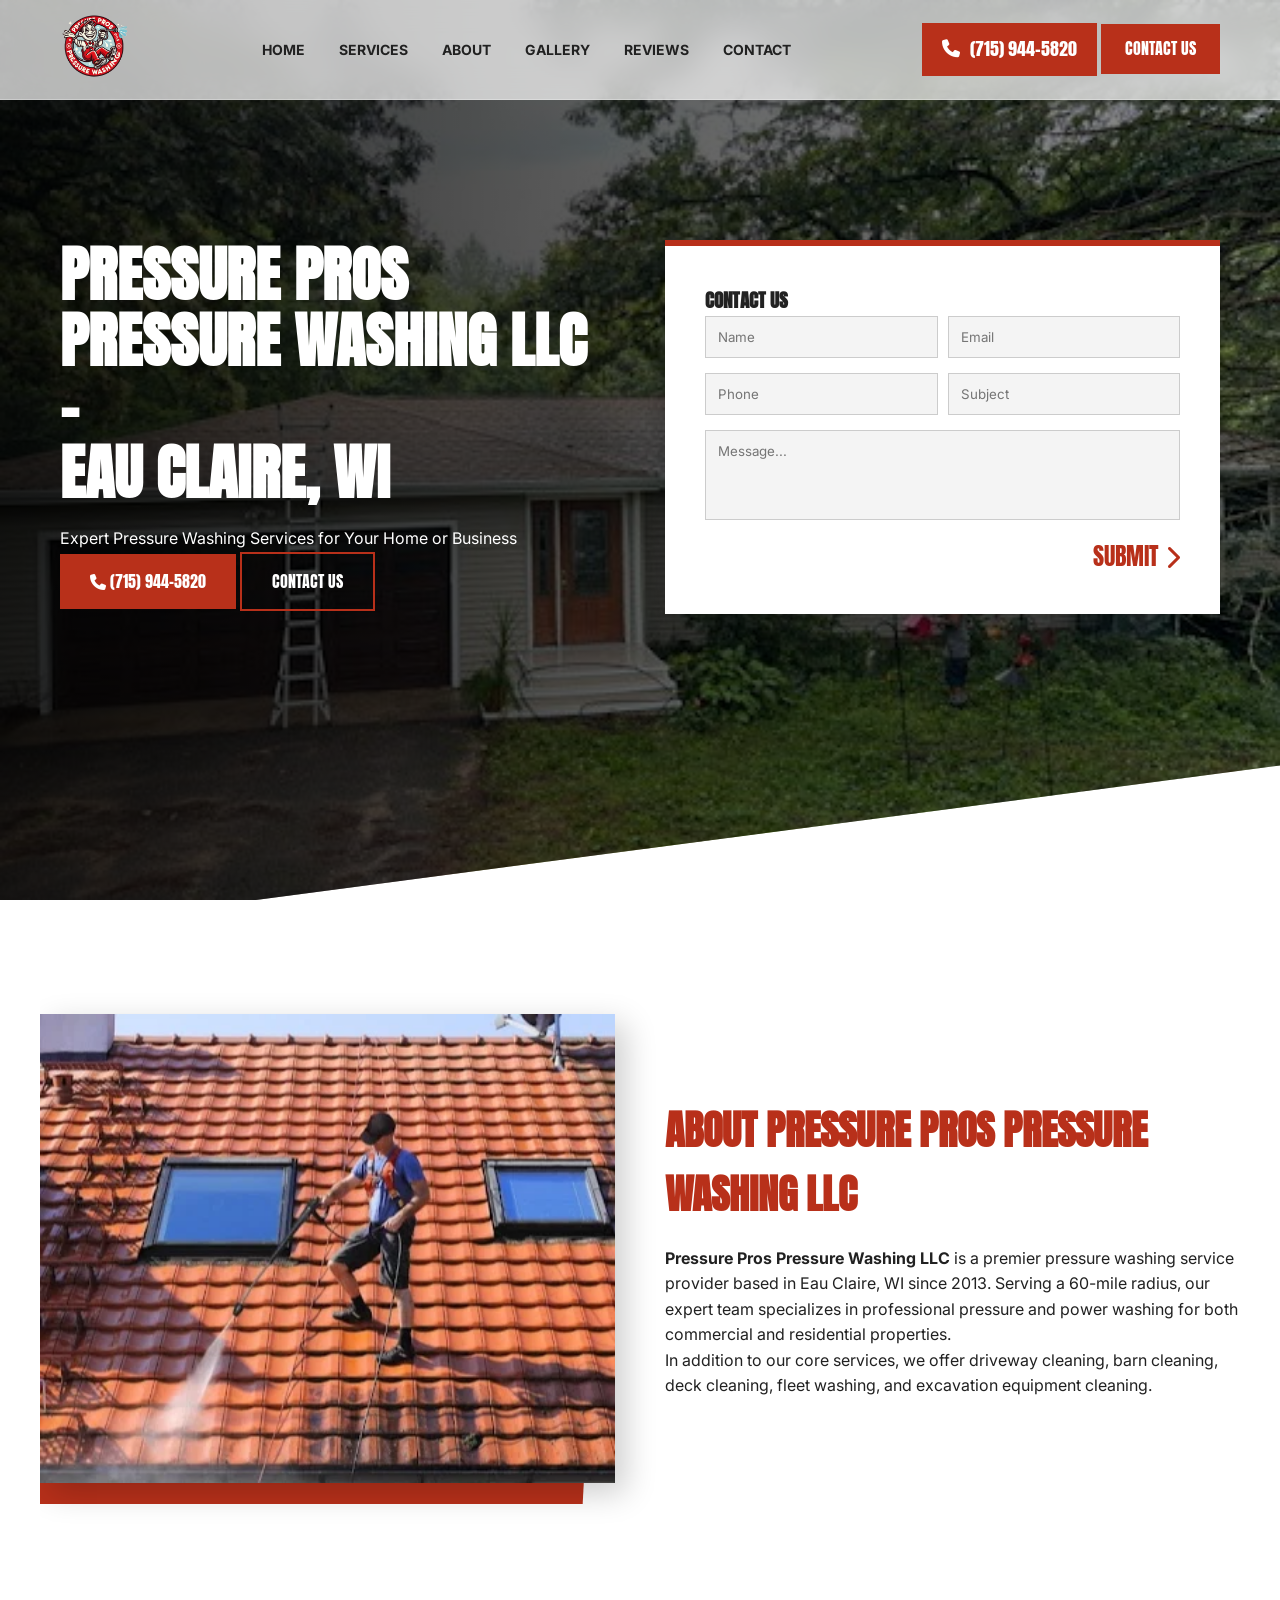
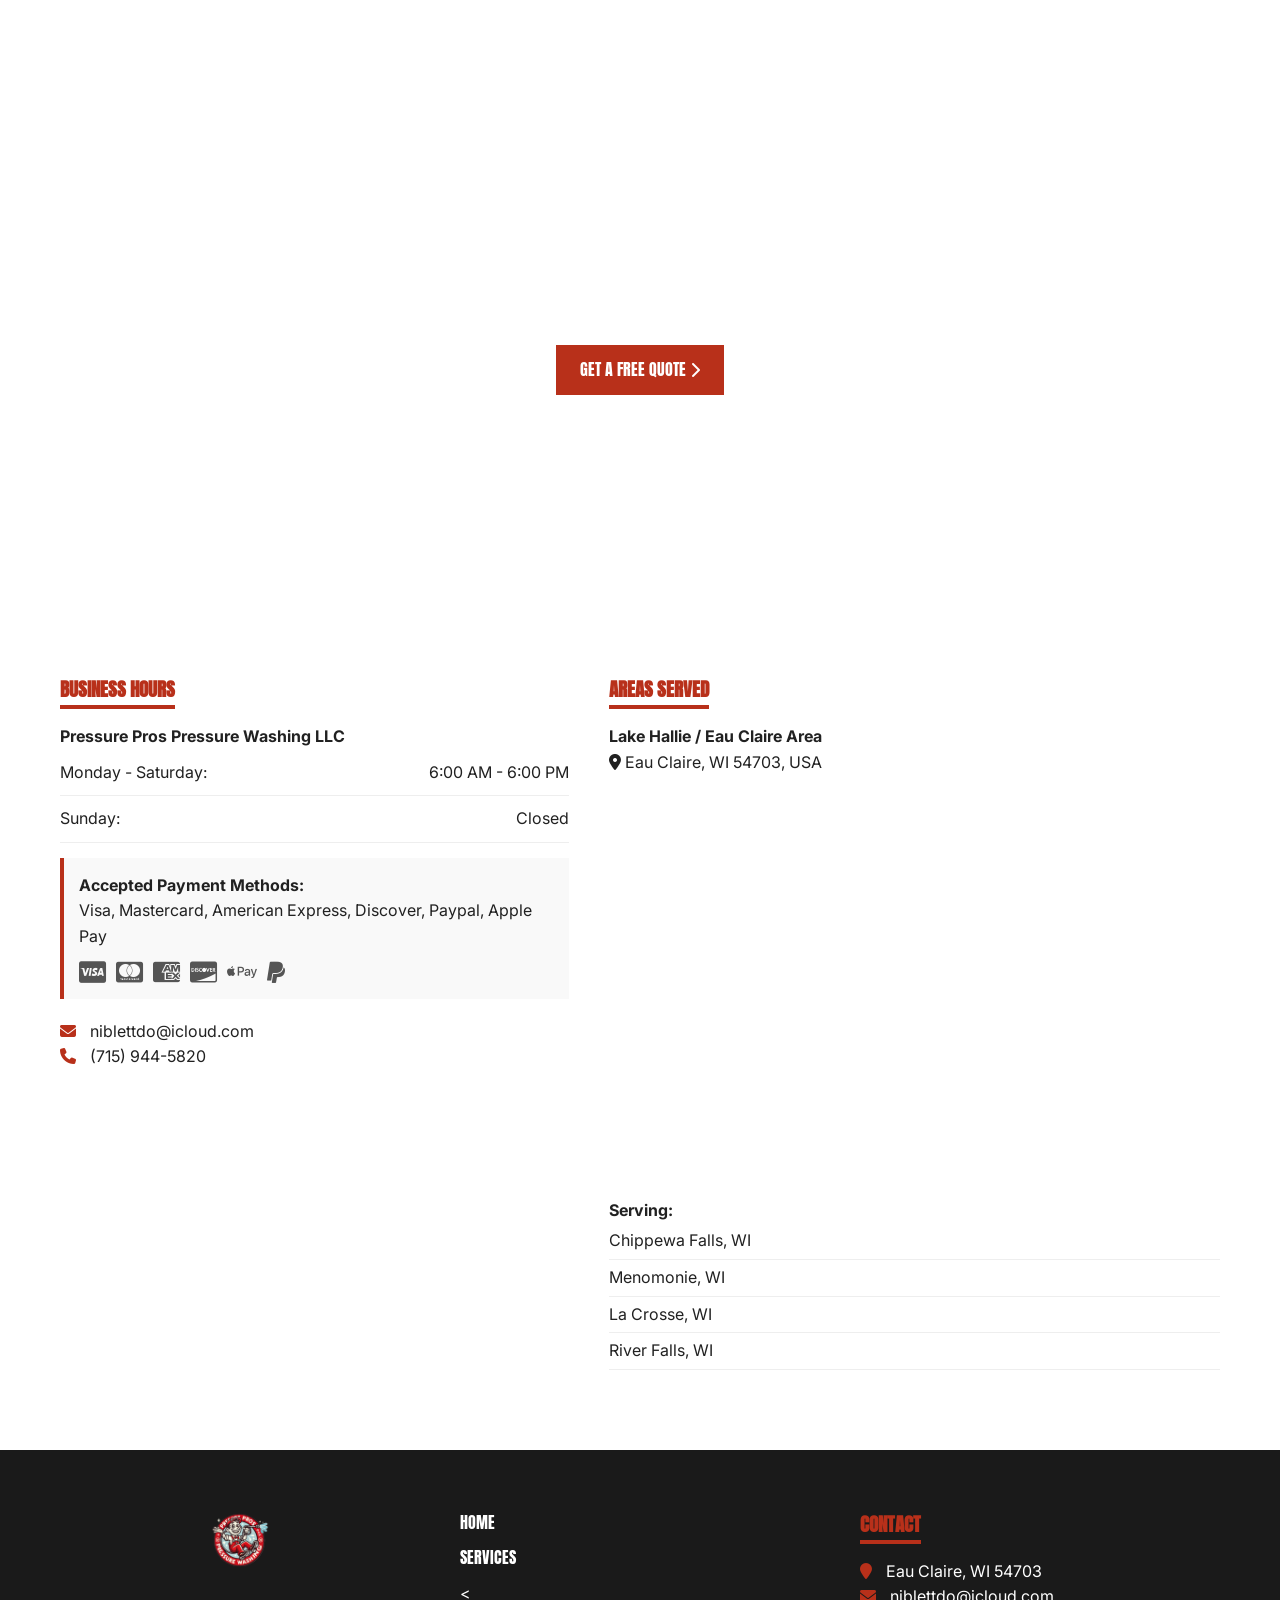
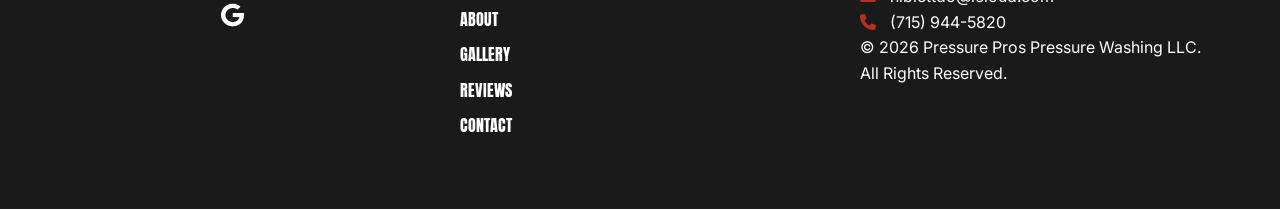
==== index.html @ 708a7632 "Update index.html" ====
<!DOCTYPE html>
<html lang="en">
<head>
    <meta charset="UTF-8">
    <meta name="viewport" content="width=device-width, initial-scale=1.0">
    <title>Pressure Pros Pressure Washing LLC - Eau Claire, WI</title>
    <script async src="https://www.googletagmanager.com/gtag/js?id=G-XXXXXXXXXX"></script>
    <script>
        window.dataLayer = window.dataLayer || [];
        function gtag(){dataLayer.push(arguments);}
        gtag('js', new Date());
        gtag('config', 'G-XXXXXXXXXX');
    </script>
    <link href="https://fonts.googleapis.com/css2?family=Anton&family=Inter:wght@400;700&display=swap" rel="stylesheet">
    <link rel="stylesheet" href="https://cdnjs.cloudflare.com/ajax/libs/font-awesome/6.4.2/css/all.min.css">
    <link rel="stylesheet" href="styles.css">
    <link rel="icon" type="image/webp" href="assets/images/logo.webp">
</head>
<body>
   <header>
    <div class="container nav-container">
        <a href="index.html"><img src="assets/images/logo.webp" alt="Pressure Pros Logo" class="logo"></a>
        
        <button class="mobile-nav-toggle" aria-controls="primary-navigation" aria-expanded="false">
            <i class="fas fa-bars"></i>
        </button>

        <nav id="primary-navigation" class="nav-menu">
            <a href="index.html">HOME</a>
            <a href="services.html">SERVICES</a>
            <a href="about.html">ABOUT</a>
            <a href="gallery.html">GALLERY</a>
            <a href="reviews.html">REVIEWS</a>
            <a href="contact.html">CONTACT</a>
            <a href="tel:7159445820" class="mobile-only-phone"><i class="fas fa-phone"></i> (715) 944-5820</a>
        </nav>

        <div class="header-cta">
            <a href="tel:7159445820" class="phone-link"><i class="fas fa-phone"></i> (715) 944-5820</a>
            <a href="contact.html" class="btn-primary">CONTACT US</a>
        </div>
    </div>
</header>
    <main>
        <section class="hero" id="home">
            <div class="container hero-grid">
                <div class="hero-text">
                    <h1>PRESSURE PROS<br>PRESSURE WASHING LLC -<br>EAU CLAIRE, WI</h1>
                    <p>Expert Pressure Washing Services for Your Home or Business</p>
                    <div class="hero-btns">
                        <a href="tel:7159445820" class="btn-secondary"><i class="fas fa-phone"></i> (715) 944-5820</a>
                        <a href="contact.html" class="btn-outline">CONTACT US</a>
                    </div>
                </div>
                <div class="hero-form-box">
                    <h3>CONTACT US</h3>
                    <form id="contact-form" action="https://formspree.io/f/xnjwqjve" method="POST">
                        <div class="form-row">
                            <input type="text" name="name" placeholder="Name" required>
                            <input type="email" name="email" placeholder="Email" required>
                        </div>
                        <div class="form-row">
                            <input type="tel" name="phone" placeholder="Phone">
                            <input type="text" name="subject" placeholder="Subject">
                        </div>
                        <textarea name="message" placeholder="Message..." rows="4" required style="resize: none;"></textarea>
                        
                        <input type="hidden" name="_subject" value="New Lead: Pressure Pros LLC Website">
                        
                        <button type="submit">SUBMIT <i class="fas fa-chevron-right"></i></button>
                    </form>
                </div>
            </div>
        </section>
        <section class="about container" id="about">
            <div class="about-image">
                <img src="assets/images/about-roof.jpg" alt="Roof Pressure Washing">
            </div>
            <div class="about-content">
                <h2>About Pressure Pros Pressure Washing LLC</h2>
                <p><strong>Pressure Pros Pressure Washing LLC</strong> is a premier pressure washing service provider based in Eau Claire, WI since 2013. Serving a 60-mile radius, our expert team specializes in professional pressure and power washing for both commercial and residential properties.</p>
                <p>In addition to our core services, we offer driveway cleaning, barn cleaning, deck cleaning, fleet washing, and excavation equipment cleaning.</p>
            </div>
        </section>
        <section class="barn-cta">
            <div class="container text-center">
                <h2>Ready to make your property shine?</h2>
                <p>Contact us today for a free estimate and professional service.</p>
                <a href="tel:7159445820" class="btn-primary">GET A FREE QUOTE <i class="fas fa-chevron-right"></i></a>
            </div>
        </section>
        <section class="areas-served">
            <div class="container">
                <div class="areas-grid">
                    <div class="hours-info">
                        <h3>BUSINESS HOURS</h3>
                        <p><strong>Pressure Pros Pressure Washing LLC</strong></p>
                        <ul class="hours-list">
                            <li><span>Monday - Saturday:</span> <span>6:00 AM - 6:00 PM</span></li>
                            <li><span>Sunday:</span> <span>Closed</span></li>
                        </ul>
                        <div class="payment-methods">
                            <p><strong>Accepted Payment Methods:</strong></p>
                            <p>Visa, Mastercard, American Express, Discover, Paypal, Apple Pay</p>
                            <div class="payment-icons">
                                <i class="fab fa-cc-visa"></i>
                                <i class="fab fa-cc-mastercard"></i>
                                <i class="fab fa-cc-amex"></i>
                                <i class="fab fa-cc-discover"></i>
                                <i class="fab fa-apple-pay"></i>
                                <i class="fab fa-paypal"></i>
                            </div>
                        </div>
                        <div class="contact-details" style="margin-top: 20px;">
                            <p><i class="fas fa-envelope"></i> niblettdo@icloud.com</p>
                            <p><i class="fas fa-phone"></i> (715) 944-5820</p>
                        </div>
                    </div>

                    <div class="map-info">
                        <h3>AREAS SERVED</h3>
                        <p><strong>Lake Hallie / Eau Claire Area</strong></p>
                        <p><i class="fas fa-map-marker-alt"></i> Eau Claire, WI 54703, USA</p>
                        <div class="map-container">
                            <iframe 
                                src="https://www.google.com/maps/embed?pb=!1m18!1m12!1m3!1d45143.43542289434!2d-91.48834465!3d44.86909565!2m3!1f0!2f0!3f0!3m2!1i1024!2i768!4f13.1!3m3!1m2!1s0x87f8976018c197b1%3A0x11d6bd06b8b07e91!2sLake%20Hallie%2C%20WI!5e0!3m2!1sen!2sus!4v1714488000000!5m2!1sen!2sus" 
                                width="100%" height="400" style="border:0;" allowfullscreen="" loading="lazy">
                            </iframe>
                        </div>
                        <div class="serving-list" style="margin-top: 15px;">
                            <p><strong>Serving:</strong></p>
                            <ul>
                                <li>Chippewa Falls, WI</li>
                                <li>Menomonie, WI</li>
                                <li>La Crosse, WI</li>
                                <li>River Falls, WI</li>
                            </ul>
                        </div>
                    </div>
                </div>
            </div>
        </section>
    </main>
    <footer class="main-footer">
        <div class="container footer-grid">
            <div class="footer-brand text-center">
                <img src="assets/images/logo.webp" alt="Pressure Pros Logo" class="footer-logo">
                <div class="social-icons">
                    <a href="https://www.google.com/maps/place/Pressure+Pros+Pressure+Washing+LLC/@45.0968129,-92.4992429,284363m/data=!3m2!1e3!4b1!4m6!3m5!1s0x29af692a9e83ab23:0x71c2d2884299e2b5!8m2!3d45.09774!4d-91.8399439!16s%2Fg%2F11w9zt2j6s?entry=ttu&g_ep=EgoyMDI2MDQyNy4wIKXMDSoASAFQAw%3D%3D"><i class="fab fa-google"></i></a>
                </div>
            </div>
            <div class="footer-links">
                <a href="#home">HOME</a>
                <a href="services.html">SERVICES</a>
                <<a href="about.html">ABOUT</a>
                <a href="gallery.html">GALLERY</a>
                <a href="reviews.html">REVIEWS</a>
                <a href="contact.html">CONTACT</a>
            </div>
            <div class="footer-contact">
                <h3>CONTACT</h3>
                <p><i class="fas fa-map-marker"></i> Eau Claire, WI 54703</p>
                <p><i class="fas fa-envelope"></i> niblettdo@icloud.com</p>
                <p><i class="fas fa-phone"></i> (715) 944-5820</p>
                <p>© 2026 Pressure Pros Pressure Washing LLC. All Rights Reserved.</p>
            </div>
        </div>
    </footer>
    <script>
  const form = document.getElementById("contact-form");
  const formBox = document.querySelector(".hero-form-box");

  async function handleSubmit(event) {
    event.preventDefault();
    const data = new FormData(event.target);
    
    // Send the data to Formspree
    fetch(event.target.action, {
      method: form.method,
      body: data,
      headers: {
          'Accept': 'application/json'
      }
    }).then(response => {
      if (response.ok) {
        // This is the HTML that replaces the form on success
        formBox.innerHTML = `
            <div class="text-center" style="padding: 40px 0;">
                <i class="fas fa-check-circle" style="font-size: 50px; color: var(--brand-red); margin-bottom: 20px;"></i>
                <h3 style="color: var(--text-dark);">Message Sent!</h3>
                <p style="color: var(--text-dark); margin-top: 10px;">We'll get back to you as soon as we can. Thanks for reaching out!</p>
            </div>
        `;
      } else {
        response.json().then(data => {
          if (Object.hasOwn(data, 'errors')) {
            alert(data["errors"].map(error => error["message"]).join(", "));
          } else {
            alert("Oops! There was a problem submitting your form");
          }
        })
      }
    }).catch(error => {
      alert("Oops! There was a problem connecting to the server");
    });
  }

  form.addEventListener("submit", handleSubmit)

        const navToggle = document.querySelector(".mobile-nav-toggle");
const navMenu = document.querySelector(".nav-menu");

navToggle.addEventListener("click", () => {
    navMenu.classList.toggle("active");
    
    // Toggle the icon between Bars and X
    const icon = navToggle.querySelector("i");
    icon.classList.toggle("fa-bars");
    icon.classList.toggle("fa-times");
});

// Close menu when a link is clicked
document.querySelectorAll(".nav-menu a").forEach(link => {
    link.addEventListener("click", () => {
        navMenu.classList.remove("active");
        navToggle.querySelector("i").classList.replace("fa-times", "fa-bars");
    });
});
</script>
</body>
</html>
---- styles.css ----
/* --- 1. VARIABLES & GLOBALS --- */
:root {
    --brand-red: #b8301a;
    --dark-red: #612d25;
    --text-dark: #212121;
    --white: #ffffff;
}

* { box-sizing: border-box; margin: 0; padding: 0; }
body { font-family: 'Inter', sans-serif; color: var(--text-dark); line-height: 1.6; overflow-x: hidden; }
h1, h2, h3, h4 { font-family: 'Anton', sans-serif; text-transform: uppercase; }
.container { max-width: 1200px; margin: 0 auto; padding: 0 20px; }
.text-center { text-align: center; }

/* --- 2. HEADER --- */
header {
    height: 100px;
    background: rgba(255, 255, 255, 0.7); 
    backdrop-filter: blur(15px);
    -webkit-backdrop-filter: blur(15px); 
    display: flex;
    align-items: center;
    position: fixed; 
    top: 0;
    width: 100%;
    z-index: 1000;
    border-bottom: 1px solid rgba(255, 255, 255, 0.3);
}

.nav-container { display: flex; justify-content: space-between; align-items: center; width: 100%; }
.logo { height: 70px; }
nav a { text-decoration: none; color: var(--text-dark); margin: 0 15px; font-weight: 700; font-size: 14px; text-transform: uppercase; }

.header-cta .phone-link {
    background: var(--brand-red);
    color: var(--white) !important;
    padding: 12px 20px;
    text-decoration: none;
    font-family: 'Anton';
    font-size: 18px;
    display: inline-flex;
    align-items: center;
    gap: 10px;
}

.btn-primary { background: var(--brand-red); color: var(--white); padding: 12px 24px; text-decoration: none; font-family: 'Anton'; display: inline-block; cursor: pointer; }
.btn-secondary { background: var(--brand-red); color: var(--white); padding: 15px 30px; text-decoration: none; font-family: 'Anton'; display: inline-block; }
.btn-outline { border: 2px solid var(--brand-red); color: var(--white); padding: 15px 30px; text-decoration: none; font-family: 'Anton'; display: inline-block; }

/* --- 3. HERO (House Panning) --- */
.hero { position: relative; padding: 240px 0 320px 0; color: #fff; z-index: 10; }
.hero::before {
    content: ""; position: absolute; top: 0; left: 0; width: 100%; height: 100%;
    background: linear-gradient(to right, rgba(0,0,0,0.85), rgba(0,0,0,0.4)), url('assets/images/hero-bg.jpg');
    background-attachment: fixed; /* Panning effect */
    background-size: cover; background-position: center;
    clip-path: polygon(0 0, 100% 0, 100% 82%, 0% 100%);
    z-index: -1;
}

.hero-grid { display: grid; grid-template-columns: 1fr 1fr; gap: 50px; align-items: center; }
.hero-text h1 { font-size: 60px; line-height: 1.1; margin-bottom: 20px; }
.hero-form-box { background: var(--white); padding: 40px; border-top: 6px solid var(--brand-red); color: var(--text-dark); box-shadow: 0 10px 30px rgba(0,0,0,0.3); }
.form-row { display: flex; gap: 10px; margin-bottom: 15px; }
input, textarea { width: 100%; padding: 12px; background: #f4f4f4; border: 1px solid #ccc; font-family: 'Inter'; }
.hero-form-box button { background: none; border: none; font-family: 'Anton'; font-size: 24px; color: var(--brand-red); cursor: pointer; float: right; margin-top: 10px; }

/* --- 4. ABOUT --- */
.about { position: relative; margin-top: -120px; padding: 200px 0 160px 0; background: #fff; clip-path: polygon(0 8%, 100% 0, 100% 92%, 0% 100%); z-index: 5; display: flex; gap: 50px; align-items: center; }
.about-image { flex: 1; position: relative; z-index: 1; }
.about-image::before { content: ""; position: absolute; top: 20px; left: -20px; width: 100%; height: 100%; background: var(--brand-red); z-index: -1; transform: skew(-3deg); }
.about-image img { width: 100%; display: block; box-shadow: 10px 10px 30px rgba(0,0,0,0.2); }
.about-content { flex: 1; }
.about-content h2 { color: var(--brand-red); font-size: 40px; margin-bottom: 20px; }

/* --- 5. BARN CTA (Barn Panning) --- */
.barn-cta { position: relative; margin-top: -40px; padding: 220px 0; color: white; z-index: 4; }
.barn-cta::before {
    content: ""; position: absolute; top: 0; left: 0; width: 100%; height: 100%;
    background: linear-gradient(rgba(0,0,0,0.7), rgba(0,0,0,0.7)), url('assets/images/barn-bg.jpg');
    background-attachment: fixed; /* Panning effect */
    background-size: cover; background-position: center;
    clip-path: polygon(0 10%, 100% 0, 100% 100%, 0 100%);
    z-index: -1;
}
.barn-cta h2 { font-size: 48px; margin-bottom: 20px; }

/* --- 6. AREAS SERVED (Side-by-Side) --- */
.areas-served { position: relative; margin-top: -60px; padding: 120px 0 80px 0; background: #fff; z-index: 3; }
.areas-grid { display: grid; grid-template-columns: 1fr 1.2fr; gap: 40px; align-items: start; }
.hours-info h3, .map-info h3 { color: var(--brand-red); border-bottom: 4px solid var(--brand-red); display: inline-block; margin-bottom: 15px; }
.hours-list li { display: flex; justify-content: space-between; padding: 10px 0; border-bottom: 1px solid #eee; }
.payment-methods { background: #f9f9f9; padding: 15px; border-left: 4px solid var(--brand-red); margin-top: 15px; }
.payment-icons { font-size: 24px; margin-top: 10px; display: flex; gap: 10px; color: #555; }
.serving-list ul { list-style: none; }
.serving-list li { padding: 5px 0; border-bottom: 1px solid #eee; }
.contact-details i { color: var(--brand-red); margin-right: 10px; }

/* --- 7. FOOTER --- */
.main-footer { background: #1a1a1a; color: #fff; padding: 60px 0; z-index: 2; position: relative; }
.footer-grid { display: grid; grid-template-columns: 1fr 1fr 1fr; gap: 40px; }
.footer-logo { height: 60px; margin-bottom: 20px; }
.social-icons a { color: #fff; font-size: 24px; margin-right: 15px; }
.footer-links a { display: block; color: #fff; text-decoration: none; font-family: 'Anton'; margin-bottom: 10px; transition: color 0.3s; }
.footer-links a:hover { color: var(--brand-red) !important; }
.footer-contact h3 { color: var(--brand-red); margin-bottom: 15px; border-bottom: 4px solid var(--brand-red); display: inline-block; }
.footer-contact i { color: var(--brand-red); margin-right: 10px; }

/* Page Header Template Fix */
.page-header {
    padding: 180px 0 200px 0; /* More room above the header */
    text-align: center;
}

.page-header h1 {
    font-size: 64px;
    margin-bottom: 20px;
}

/* Services Page Specifics */
.services-hero {
    padding: 160px 0 180px 0;
}

/* Services Hero - Using image_e3713c.jpg */
.services-hero::before {
    background: linear-gradient(to right, rgba(0,0,0,0.85), rgba(0,0,0,0.4)), url('assets/images/services-hero-bg.jpg');
    background-attachment: fixed;
    background-size: cover;
    background-position: center;
    clip-path: polygon(0 0, 100% 0, 100% 82%, 0% 100%);
    z-index: -1;
}


@media (max-width: 960px) {
    .service-card.centered-card { grid-column: auto; margin-left: 0; }
}

.services-main {
    padding: 80px 0;
}

.services-grid {
    display: grid;
    grid-template-columns: repeat(3, 1fr);
    gap: 30px;
}

.service-card {
    background: #f9f9f9;
    padding: 40px;
    width: calc(33.333% - 20px); /* 3 per row on desktop */
    min-width: 300px;
    transition: all 0.3s ease;
    text-align: center;
    border-bottom: 5px solid #eee;
}

.services-flex-container {
    display: flex;
    flex-wrap: wrap;
    justify-content: center; /* This automatically centers leftover cards */
    gap: 30px;
    padding: 80px 0;
}

.service-card:hover {
    background: var(--white);
    border-bottom: 5px solid var(--brand-red);
    box-shadow: 0 10px 30px rgba(0,0,0,0.1);
    transform: translateY(-5px);
}

.service-card i {
    font-size: 40px;
    color: var(--brand-red);
    margin-bottom: 20px;
}

.service-card h3 {
    margin-bottom: 15px;
    font-size: 20px;
    color: var(--text-dark);
}

.service-card p {
    font-size: 14px;
    color: #666;
}

/* Why Choose Us Responsive Fix */
@media (max-width: 960px) {
    .why-choose {
        flex-direction: column !important;
    }
}

/* Mobile Horizontal Scroll Hack */
@media (max-width: 768px) {
    .services-grid {
        display: flex;
        overflow-x: auto; /* Side-scrolling menu on mobile */
        scroll-snap-type: x mandatory;
        padding-bottom: 20px;
        gap: 15px;
    }
    
    .service-card {
        min-width: 85%; /* Shows most of one card and a peak of the next */
        scroll-snap-align: center;
    }
}

@media (max-width: 960px) {
    .service-card {
        width: calc(50% - 15px); /* 2 per row on tablets */
    }
}

@media (max-width: 650px) {
    .service-card {
        width: 100%; /* Full width on mobile */
    }
}

/* Mobile Horizontal Scroll Hack */
@media (max-width: 768px) {
    .services-grid {
        display: flex;
        overflow-x: auto; /* Side-scrolling menu on mobile */
        scroll-snap-type: x mandatory;
        padding-bottom: 20px;
        gap: 15px;
    }
    
    .service-card {
        min-width: 85%; /* Shows most of one card and a peak of the next */
        scroll-snap-align: center;
    }
}

@media (max-width: 960px) {
    .areas-grid, .hero-grid, .footer-grid { grid-template-columns: 1fr; }
    nav, .header-cta { display: none; }
}

/* Gallery Hero - Standardized Panning */
.gallery-hero::before {
    background: linear-gradient(to right, rgba(0,0,0,0.85), rgba(0,0,0,0.4)), url('assets/images/services-hero-bg.jpg');
    background-attachment: fixed;
    background-size: cover;
    background-position: center;
    clip-path: polygon(0 0, 100% 0, 100% 82%, 0% 100%);
    z-index: -1;
}

/* Gallery Grid Styling */
.gallery-grid {
    display: grid;
    grid-template-columns: repeat(3, 1fr);
    gap: 15px;
}

.gallery-item {
    overflow: hidden;
    height: 350px; /* Uniform height for a clean look */
    border-bottom: 4px solid #eee;
    transition: transform 0.3s ease;
}

.gallery-item:hover {
    transform: scale(1.02);
    border-bottom: 4px solid var(--brand-red);
}

.gallery-item img {
    width: 100%;
    height: 100%;
    object-fit: cover; /* Ensures images fill the square without stretching */
}

@media (max-width: 960px) {
    .gallery-grid { grid-template-columns: repeat(2, 1fr); }
}

@media (max-width: 600px) {
    .gallery-grid { grid-template-columns: 1fr; }
}

/* Reviews Hero - Panning Background */
.reviews-hero::before {
    background: linear-gradient(to right, rgba(0,0,0,0.85), rgba(0,0,0,0.4)), url('assets/images/services-hero-bg.jpg');
    background-attachment: fixed;
    background-size: cover;
    background-position: center;
    clip-path: polygon(0 0, 100% 0, 100% 82%, 0% 100%);
    z-index: -1;
}

/* Reviews Grid */
.reviews-section { padding: 100px 0; }
.reviews-grid { 
    display: flex; 
    flex-wrap: wrap; 
    gap: 30px; 
    justify-content: center; 
}

.review-card {
    background: #f9f9f9;
    padding: 30px;
    width: calc(33.333% - 20px);
    min-width: 300px;
    border-bottom: 5px solid #eee;
    position: relative;
    display: flex;
    flex-direction: column;
}

.stars { color: #f1c40f; margin-bottom: 15px; font-size: 14px; }
.review-card h3 { font-size: 20px; margin-bottom: 10px; color: var(--text-dark); }
.review-card p { font-size: 14px; color: #555; flex-grow: 1; line-height: 1.5; }

.review-date { 
    display: block; 
    margin-top: 20px; 
    font-size: 12px; 
    color: #999; 
    font-weight: bold; 
}

/* Read More Button */
.read-more {
    background: none;
    border: none;
    color: var(--brand-red);
    font-family: 'Inter', sans-serif;
    font-weight: 700;
    cursor: pointer;
    padding: 10px 0;
    text-align: left;
    font-size: 14px;
}

.read-more:hover { text-decoration: underline; }

@media (max-width: 960px) {
    .review-card { width: calc(50% - 15px); }
}
@media (max-width: 650px) {
    .review-card { width: 100%; }
}

/* --- MOBILE HEADER LOGIC --- */

/* Hide mobile-only elements on desktop */
.mobile-nav-toggle, .mobile-only-phone { display: none; }

@media (max-width: 960px) {
    header { height: 80px; }
    .logo { height: 50px; }

    /* Show the Hamburger Button */
    .mobile-nav-toggle {
        display: block;
        background: none;
        border: none;
        font-size: 28px;
        color: var(--brand-red);
        cursor: pointer;
        z-index: 2000;
    }

    /* Hide the desktop nav and CTA */
    nav, .header-cta { display: none; }

    /* The Slide-Out Mobile Menu */
    .nav-menu.active {
        display: flex;
        flex-direction: column;
        position: fixed;
        top: 0; right: 0;
        width: 280px;
        height: 100vh;
        background: var(--white);
        padding: 100px 40px;
        box-shadow: -10px 0 30px rgba(0,0,0,0.1);
        z-index: 1500;
    }

    .nav-menu.active a {
        font-size: 20px;
        margin: 15px 0;
        border-bottom: 1px solid #eee;
        padding-bottom: 10px;
    }

    .mobile-only-phone {
        display: block !important;
        color: var(--brand-red) !important;
        font-family: 'Anton', sans-serif;
        margin-top: 20px !important;
    }
}
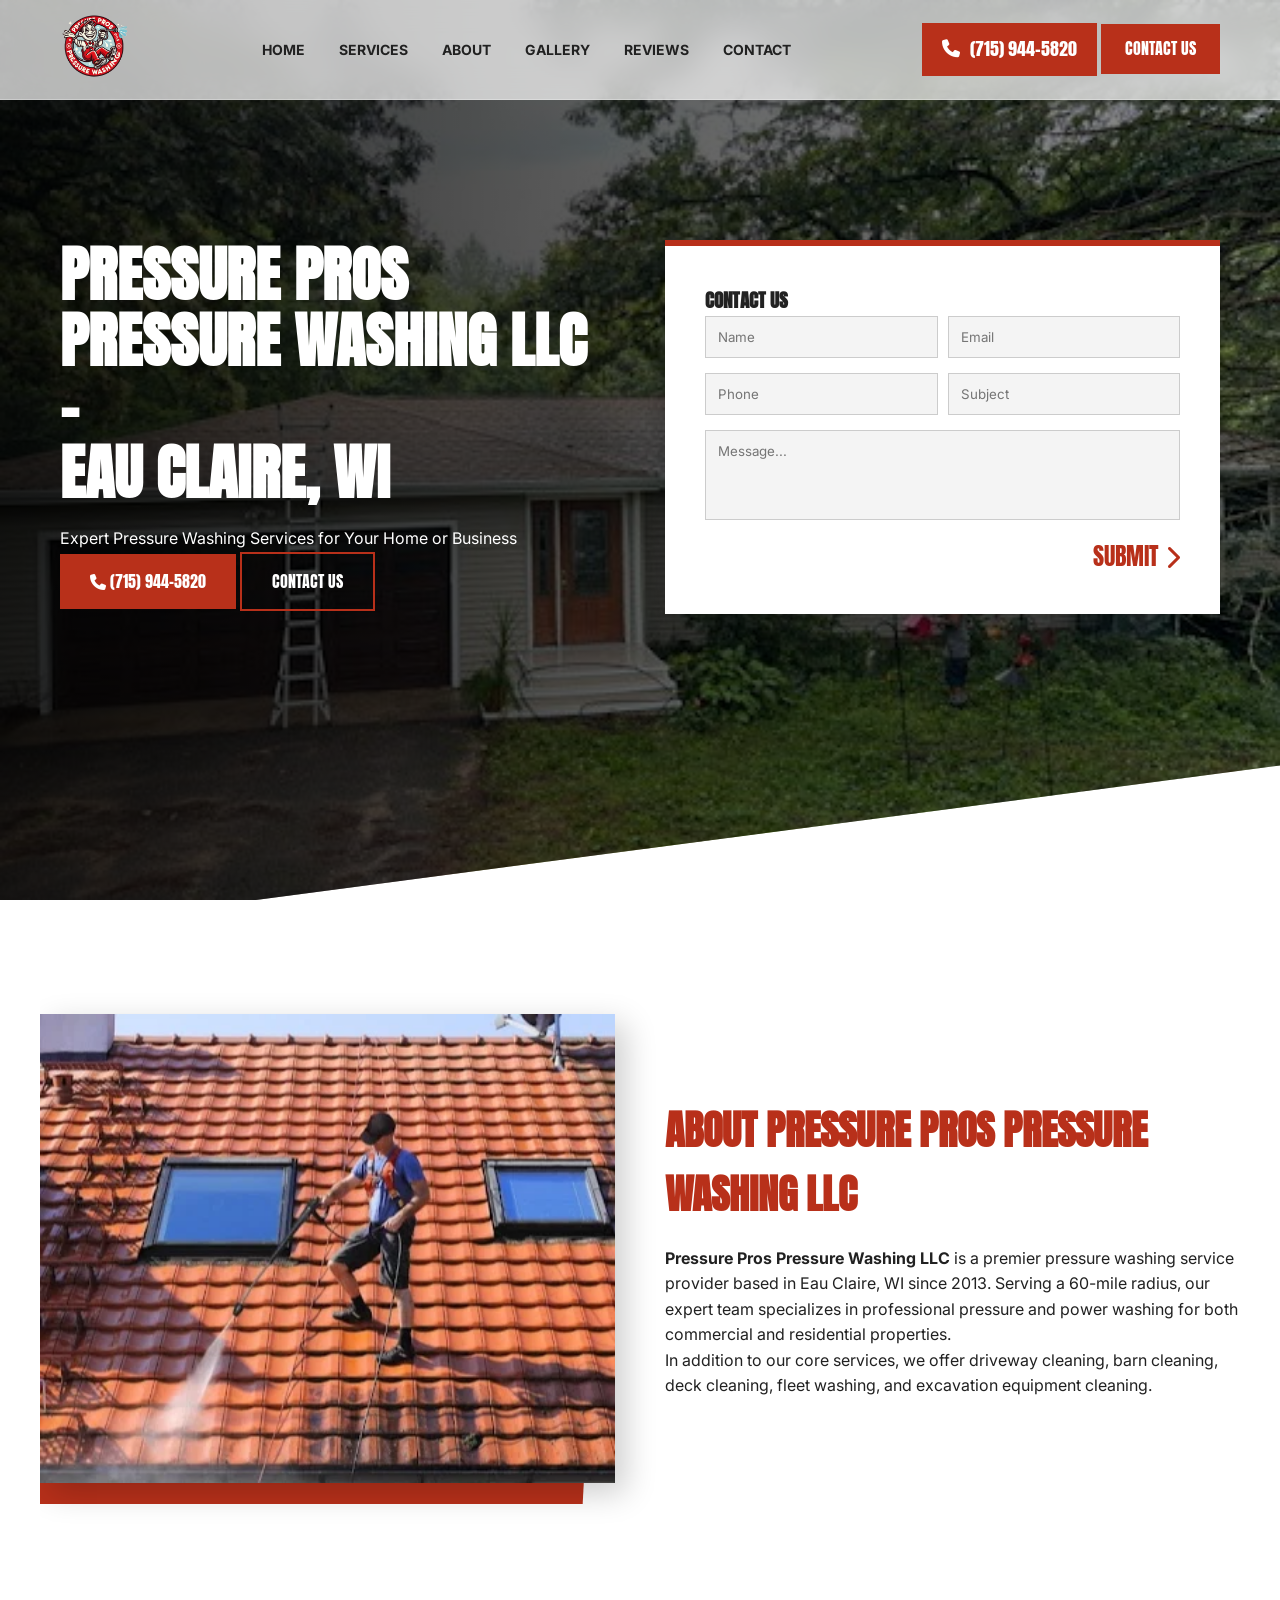
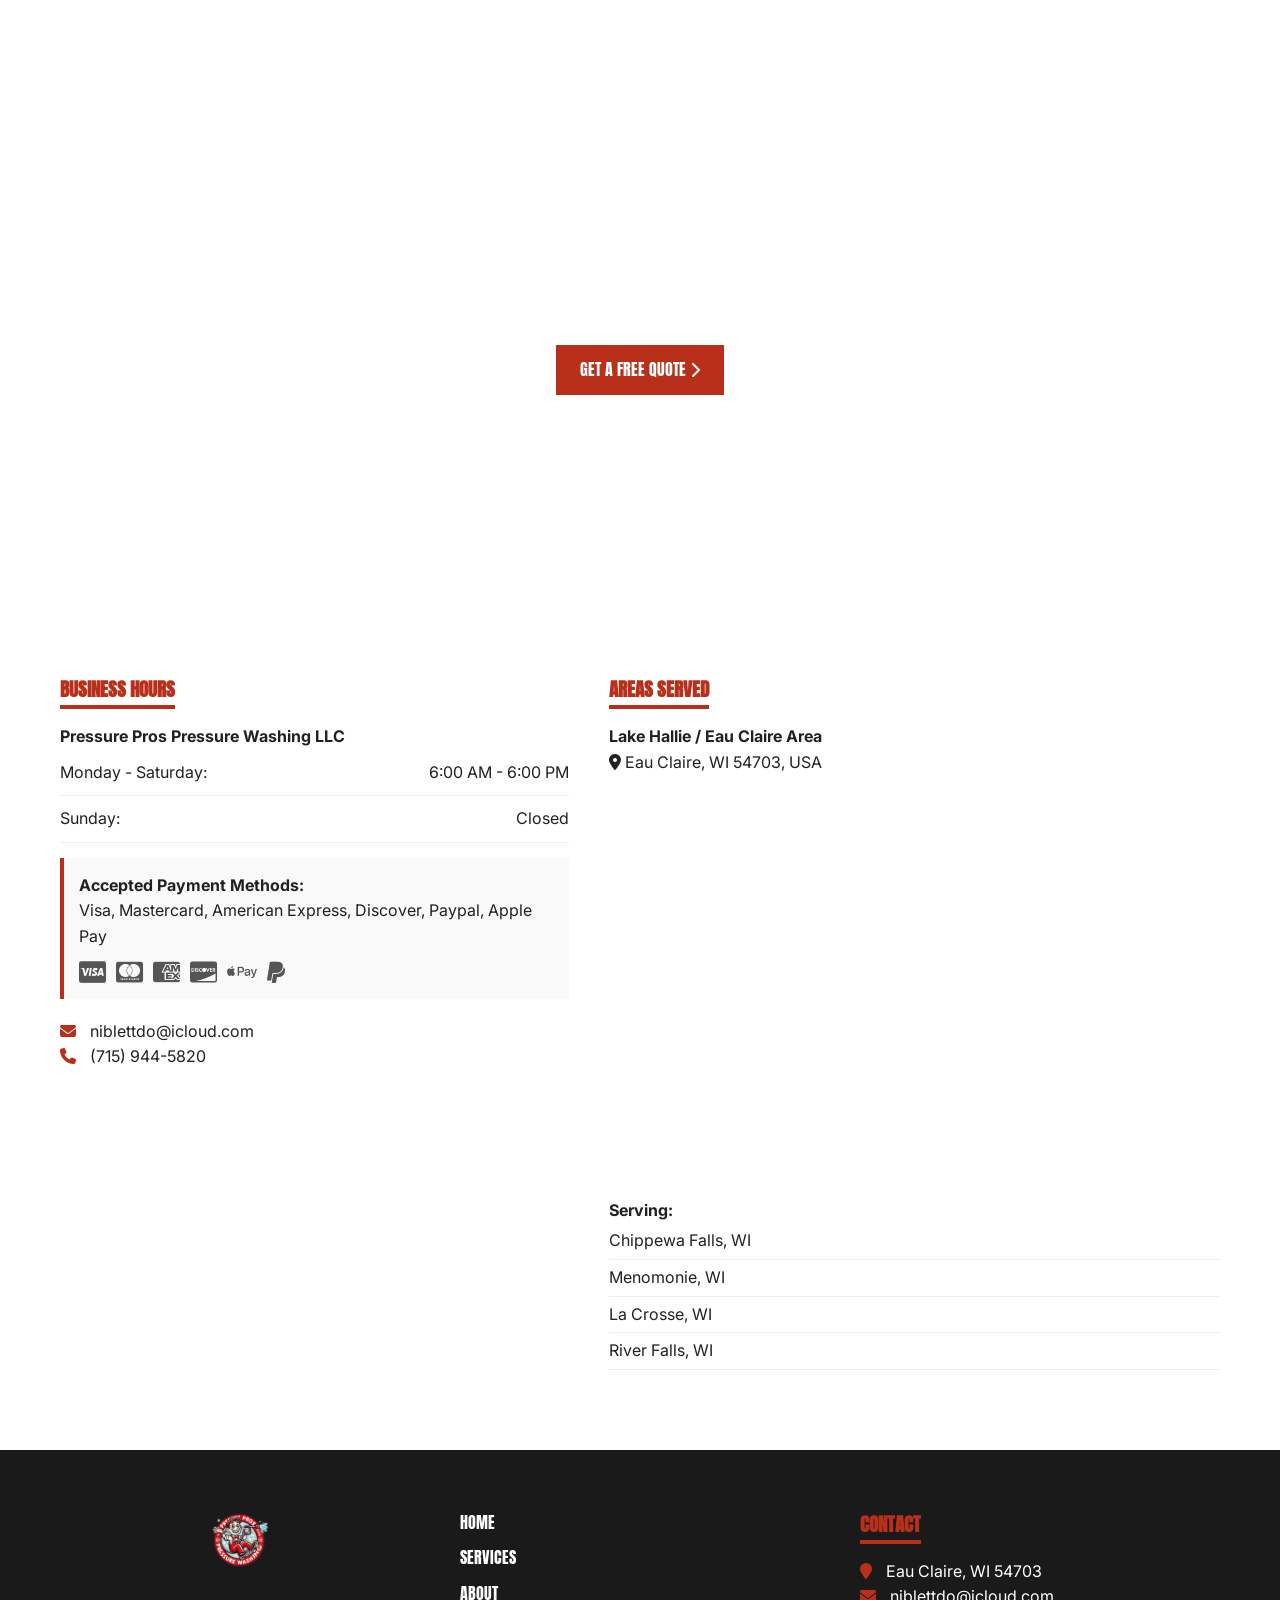
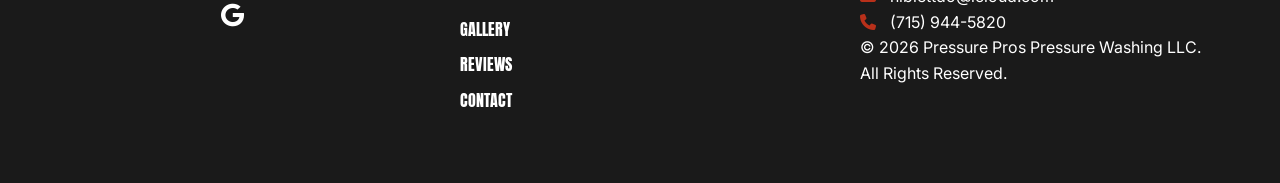
==== commit 383ecac6: "Update index.html" ====
--- a/index.html
+++ b/index.html
@@ -152,7 +152,7 @@
             <div class="footer-links">
                 <a href="#home">HOME</a>
                 <a href="services.html">SERVICES</a>
-                <<a href="about.html">ABOUT</a>
+                <a href="about.html">ABOUT</a>
                 <a href="gallery.html">GALLERY</a>
                 <a href="reviews.html">REVIEWS</a>
                 <a href="contact.html">CONTACT</a>
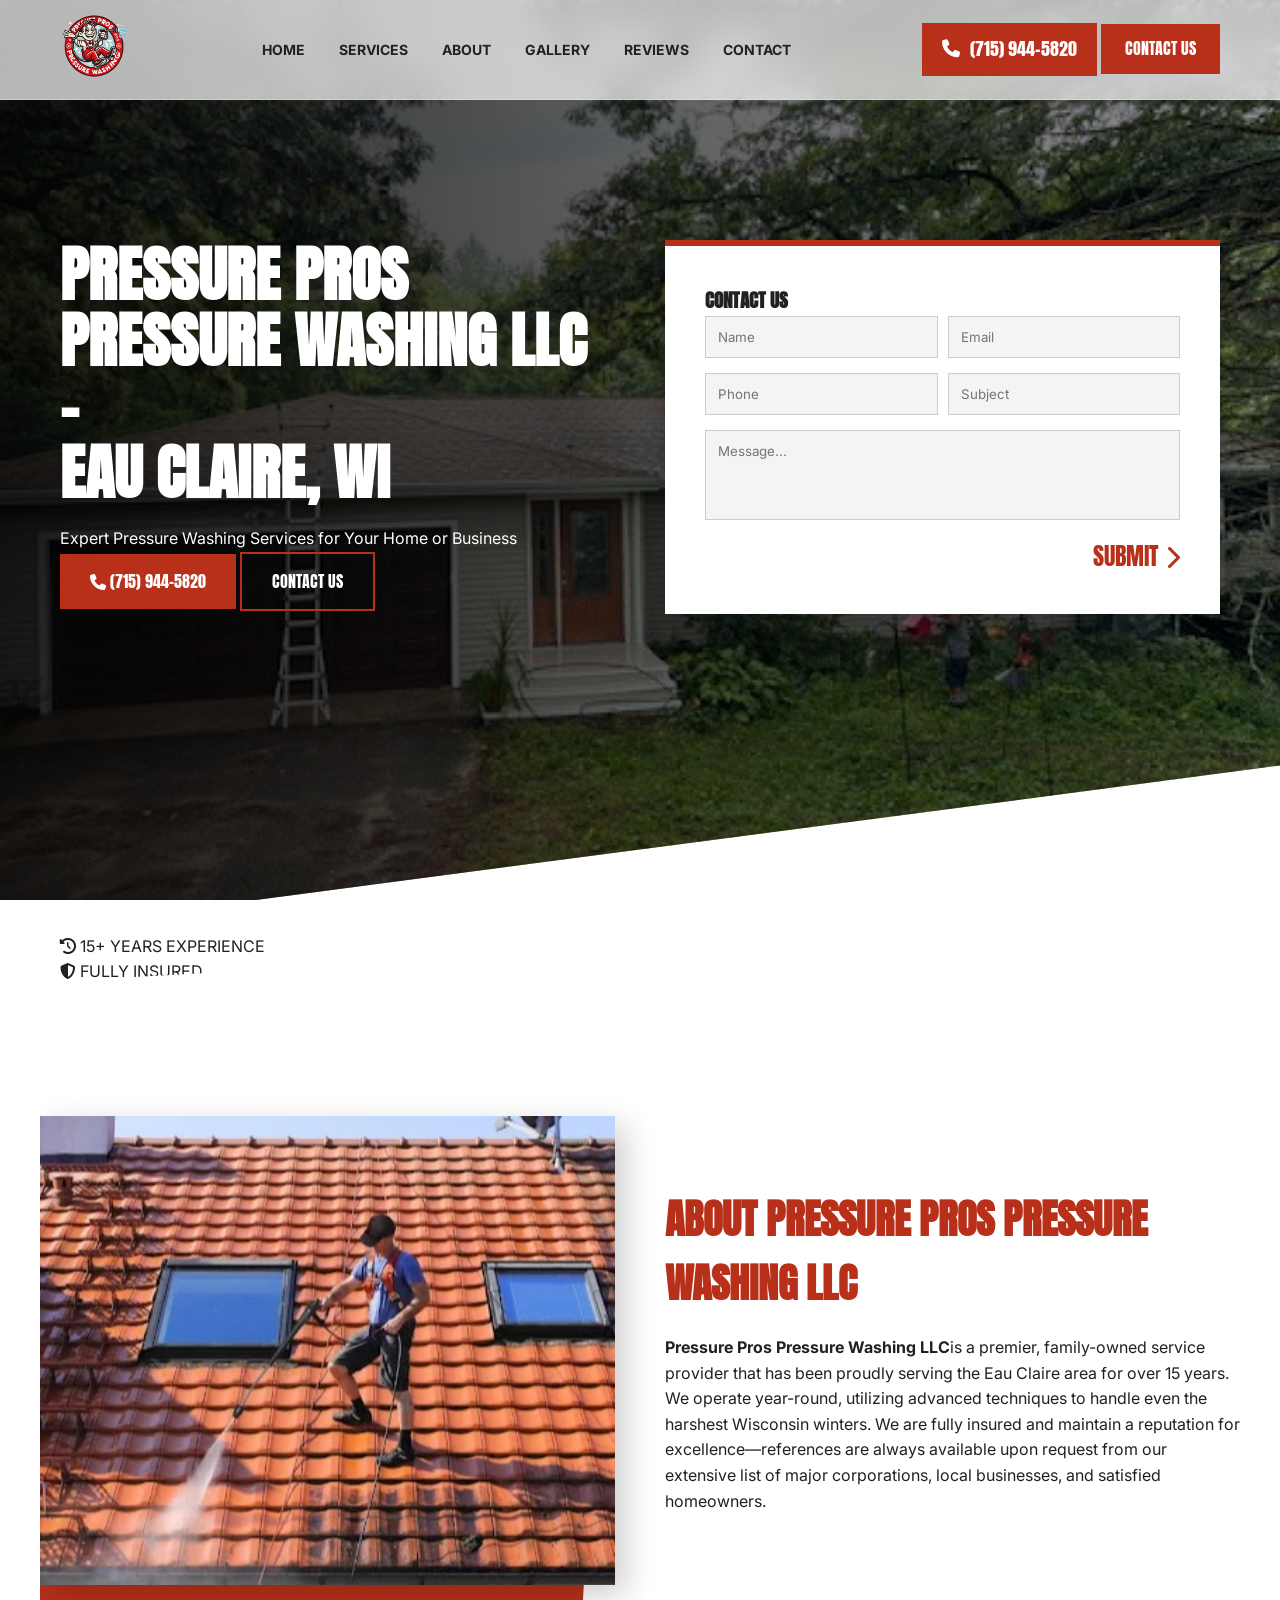
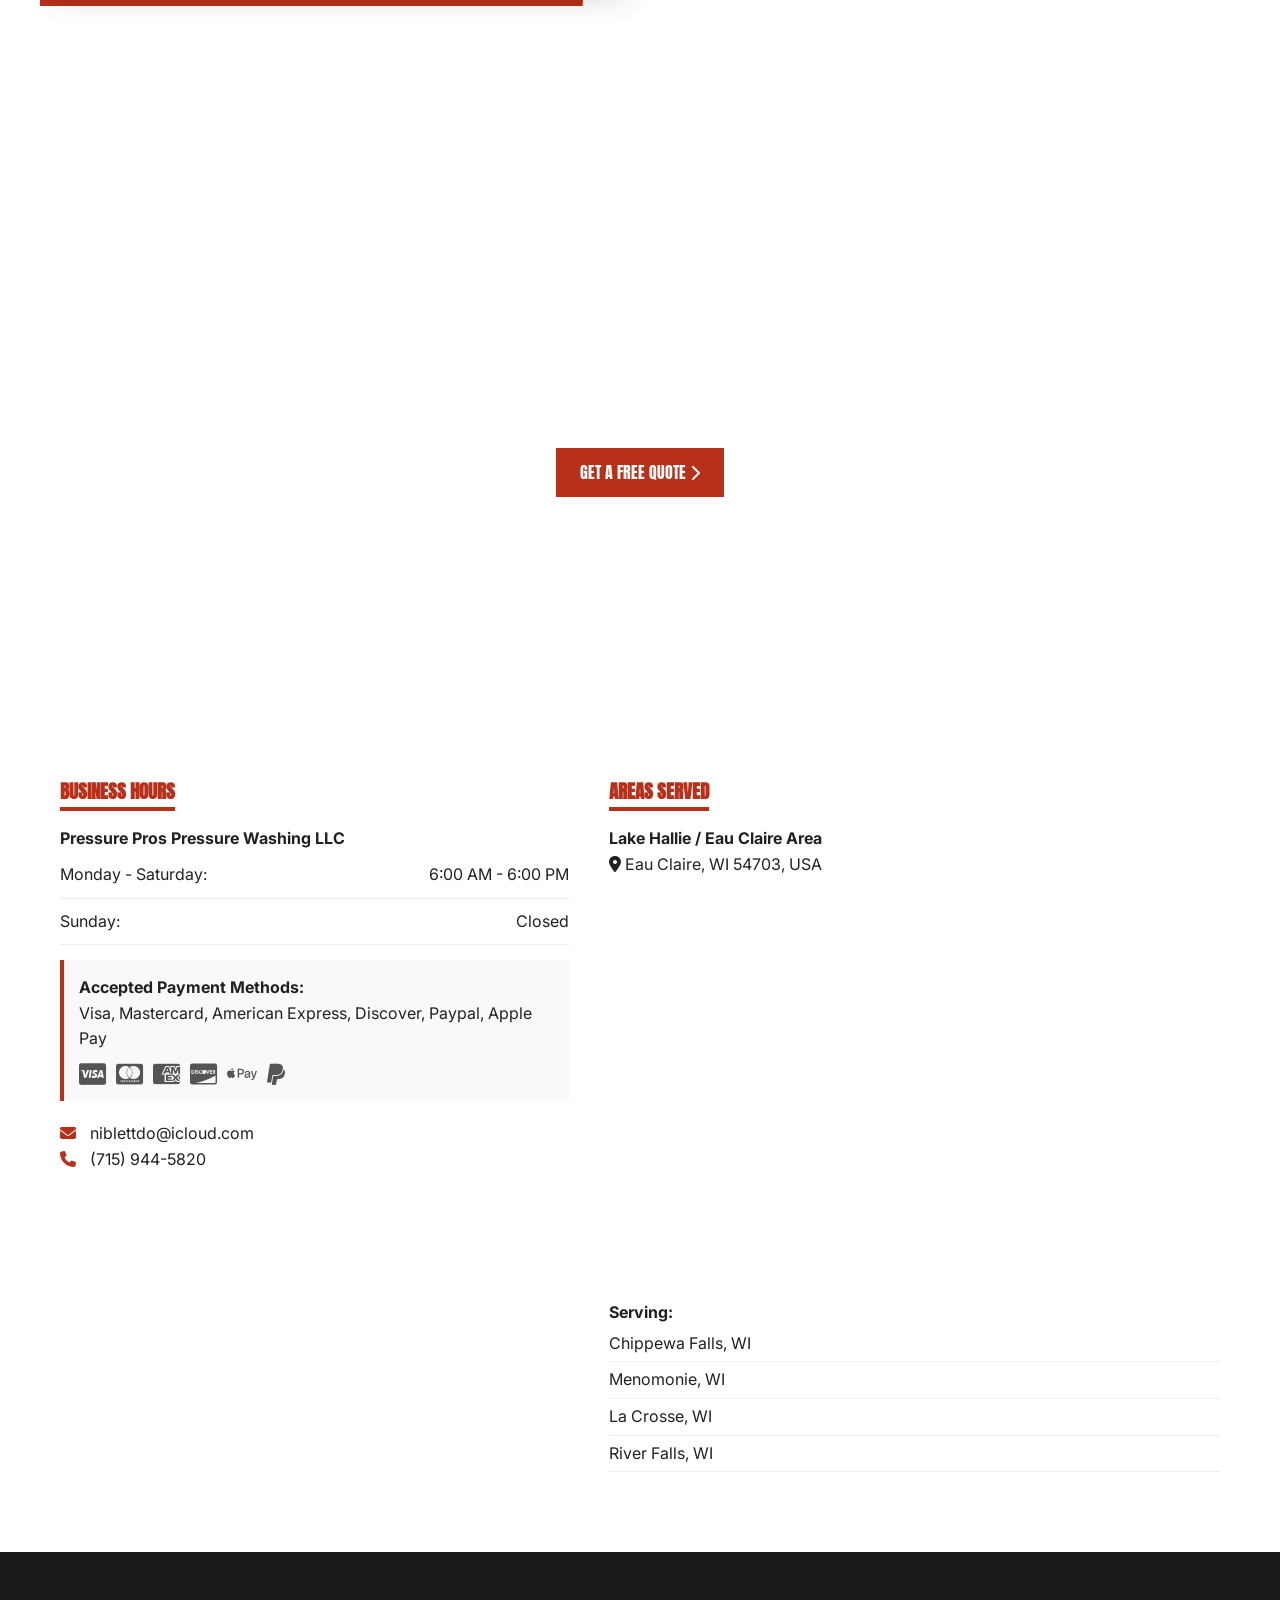
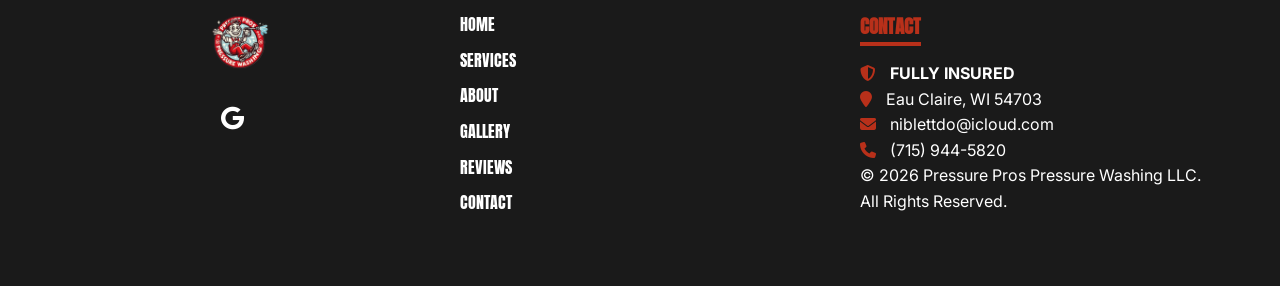
==== commit 98630556: "Update index.html" ====
--- a/index.html
+++ b/index.html
@@ -1,16 +1,18 @@
 <!DOCTYPE html>
 <html lang="en">
 <head>
+        <!-- Google tag (gtag.js) -->
+<script async src="https://www.googletagmanager.com/gtag/js?id=G-YTE4SXVVKT"></script>
+<script>
+  window.dataLayer = window.dataLayer || [];
+  function gtag(){dataLayer.push(arguments);}
+  gtag('js', new Date());
+
+  gtag('config', 'G-YTE4SXVVKT');
+</script>
     <meta charset="UTF-8">
     <meta name="viewport" content="width=device-width, initial-scale=1.0">
     <title>Pressure Pros Pressure Washing LLC - Eau Claire, WI</title>
-    <script async src="https://www.googletagmanager.com/gtag/js?id=G-XXXXXXXXXX"></script>
-    <script>
-        window.dataLayer = window.dataLayer || [];
-        function gtag(){dataLayer.push(arguments);}
-        gtag('js', new Date());
-        gtag('config', 'G-XXXXXXXXXX');
-    </script>
     <link href="https://fonts.googleapis.com/css2?family=Anton&family=Inter:wght@400;700&display=swap" rel="stylesheet">
     <link rel="stylesheet" href="https://cdnjs.cloudflare.com/ajax/libs/font-awesome/6.4.2/css/all.min.css">
     <link rel="stylesheet" href="styles.css">
@@ -72,14 +74,21 @@
                 </div>
             </div>
         </section>
+            <div class="trust-bar">
+                    <div class="container trust-grid">
+                        <div class="trust-item"><i class="fas fa-history"></i> 15+ YEARS EXPERIENCE</div>
+                        <div class="trust-item"><i class="fas fa-shield-alt"></i> FULLY INSURED</div>
+                        <div class="trust-item"><i class="fas fa-users"></i> FAMILY OWNED & OPERATED</div>
+                        <div class="trust-item"><i class="fas fa-calendar-check"></i> WASHING YEAR-ROUND</div>
+                    </div>
+                </div>
         <section class="about container" id="about">
             <div class="about-image">
                 <img src="assets/images/about-roof.jpg" alt="Roof Pressure Washing">
             </div>
             <div class="about-content">
                 <h2>About Pressure Pros Pressure Washing LLC</h2>
-                <p><strong>Pressure Pros Pressure Washing LLC</strong> is a premier pressure washing service provider based in Eau Claire, WI since 2013. Serving a 60-mile radius, our expert team specializes in professional pressure and power washing for both commercial and residential properties.</p>
-                <p>In addition to our core services, we offer driveway cleaning, barn cleaning, deck cleaning, fleet washing, and excavation equipment cleaning.</p>
+                <p><strong>Pressure Pros Pressure Washing LLC</strong>is a premier, family-owned service provider that has been proudly serving the Eau Claire area for over 15 years. We operate year-round, utilizing advanced techniques to handle even the harshest Wisconsin winters. We are fully insured and maintain a reputation for excellence—references are always available upon request from our extensive list of major corporations, local businesses, and satisfied homeowners.</p>
             </div>
         </section>
         <section class="barn-cta">
@@ -159,6 +168,7 @@
             </div>
             <div class="footer-contact">
                 <h3>CONTACT</h3>
+                <p><i class="fas fa-shield-alt" style="color: var(--brand-red);"></i> <strong>FULLY INSURED</strong></p>
                 <p><i class="fas fa-map-marker"></i> Eau Claire, WI 54703</p>
                 <p><i class="fas fa-envelope"></i> niblettdo@icloud.com</p>
                 <p><i class="fas fa-phone"></i> (715) 944-5820</p>
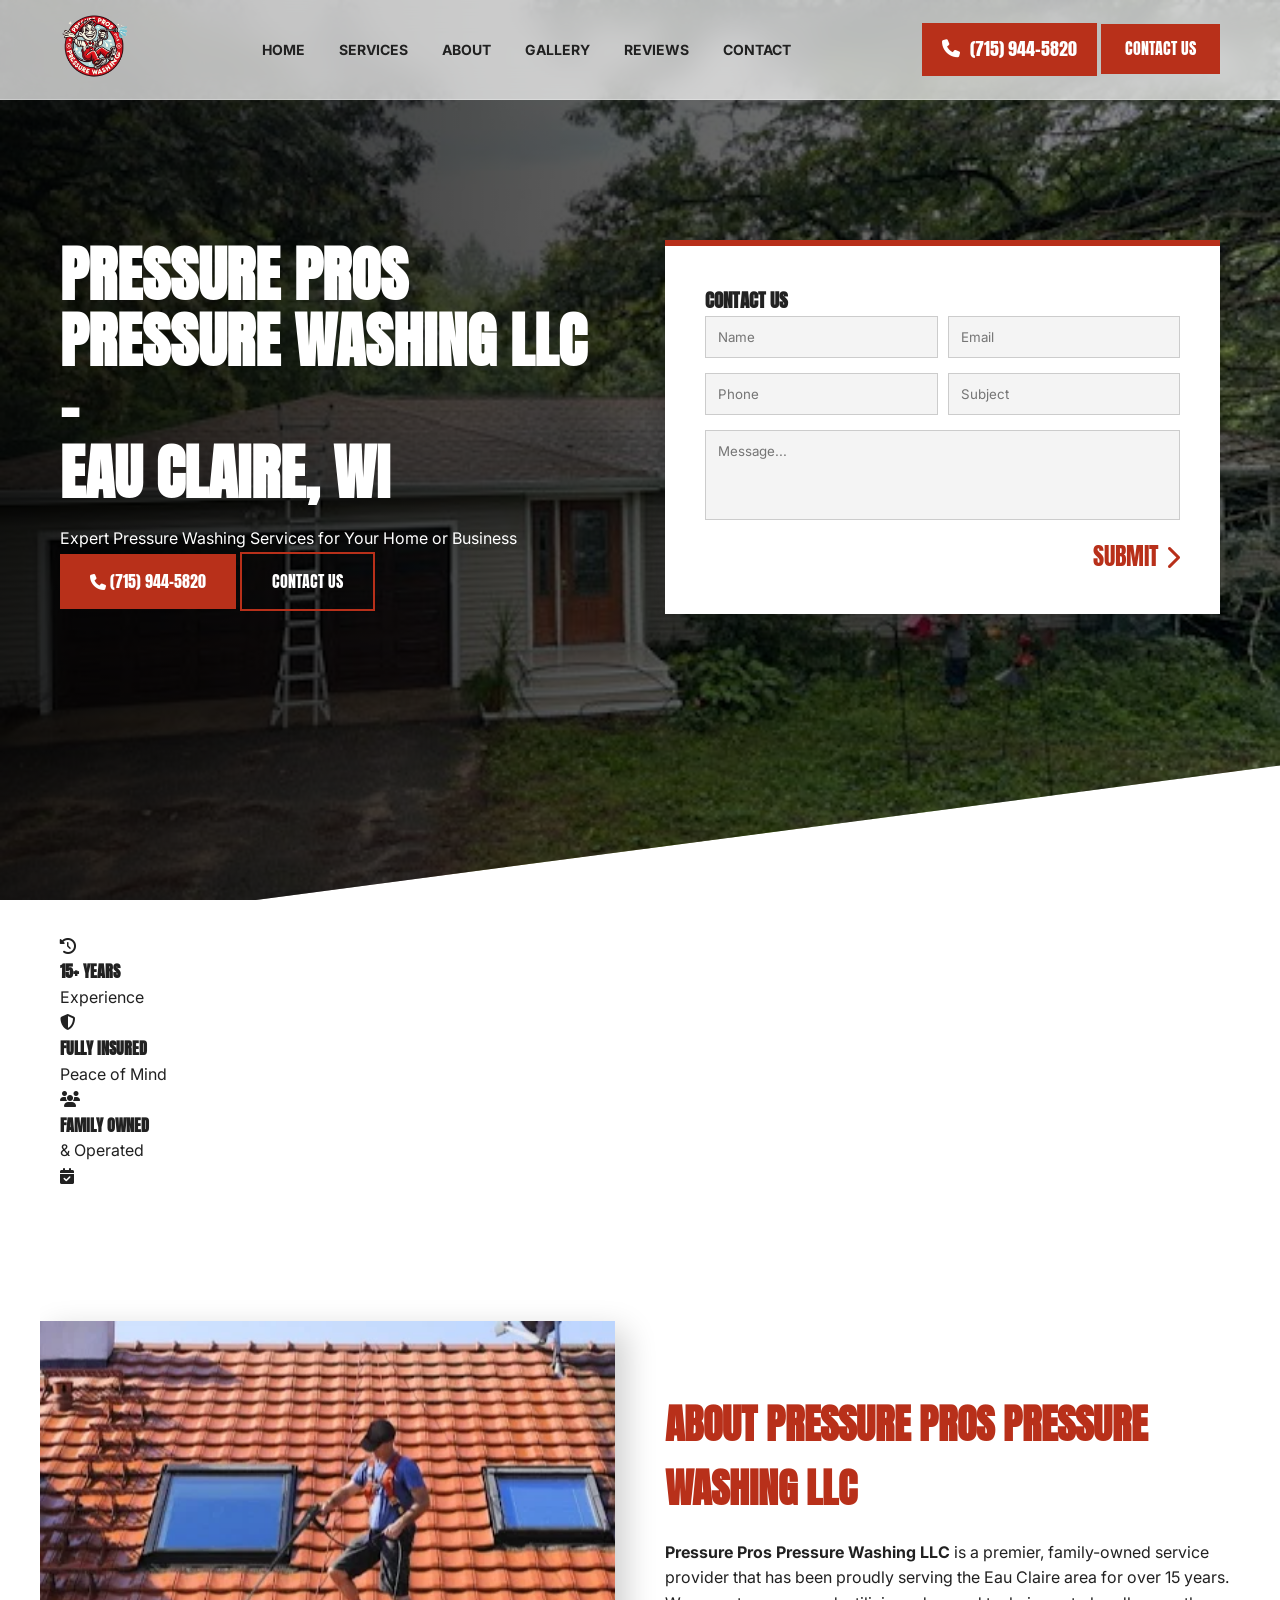
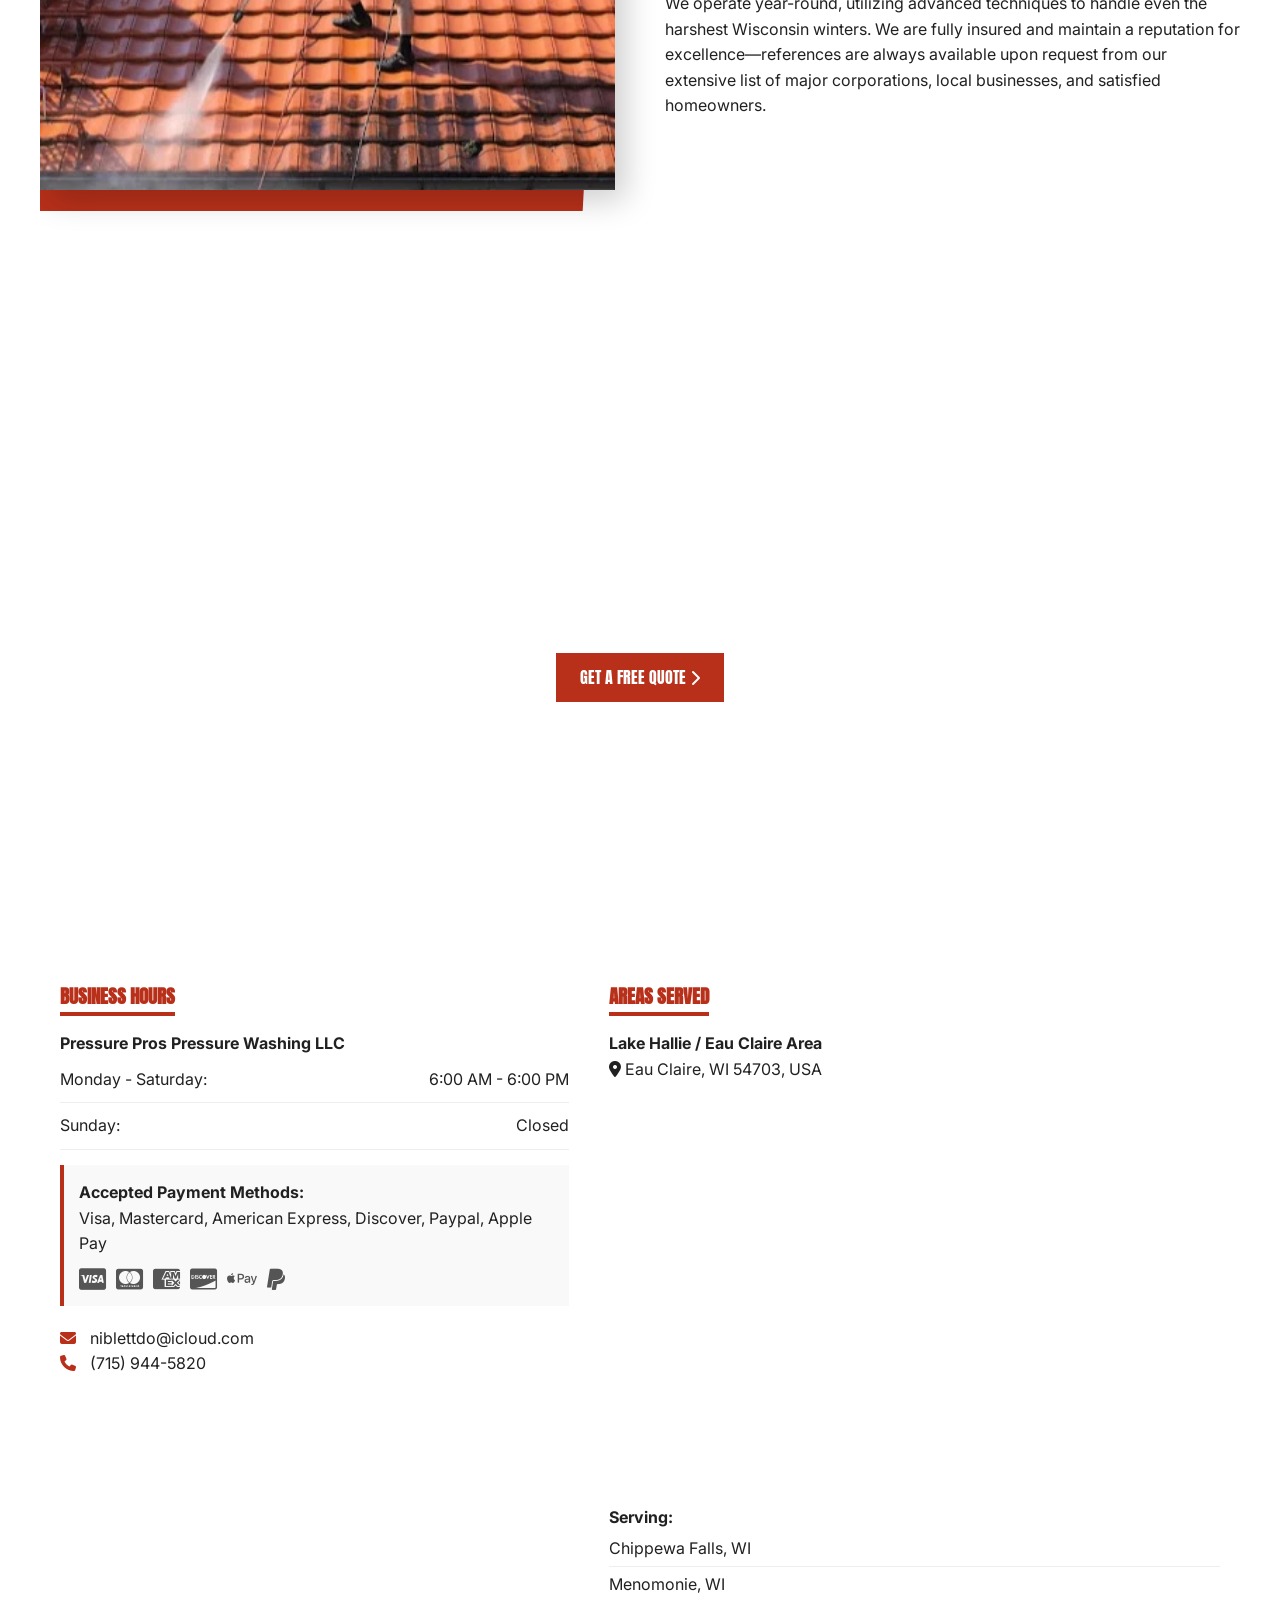
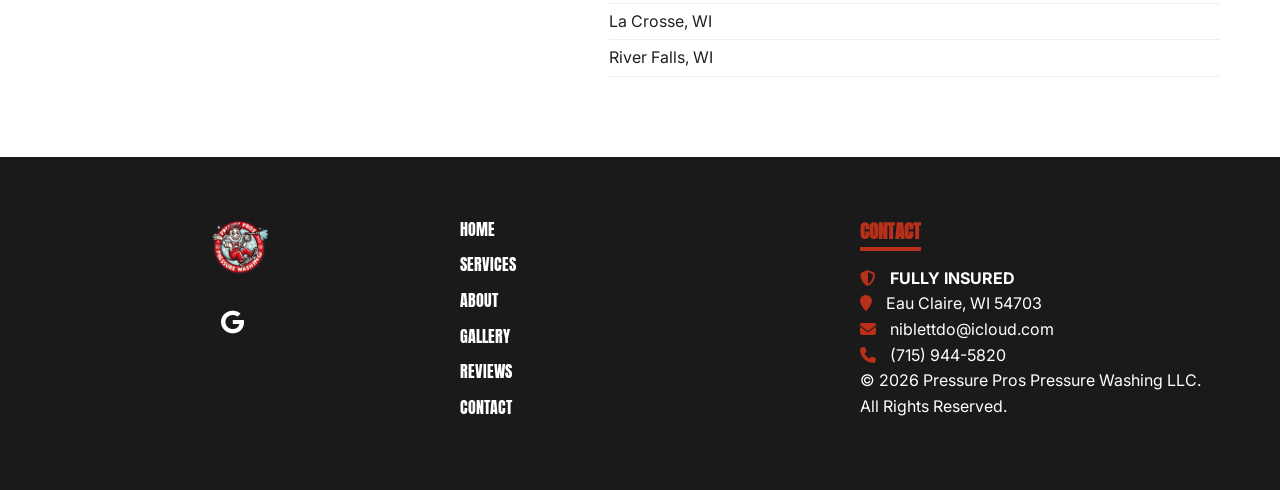
==== commit d8e12cba: "Update index.html" ====
--- a/index.html
+++ b/index.html
@@ -74,21 +74,37 @@
                 </div>
             </div>
         </section>
-            <div class="trust-bar">
-                    <div class="container trust-grid">
-                        <div class="trust-item"><i class="fas fa-history"></i> 15+ YEARS EXPERIENCE</div>
-                        <div class="trust-item"><i class="fas fa-shield-alt"></i> FULLY INSURED</div>
-                        <div class="trust-item"><i class="fas fa-users"></i> FAMILY OWNED & OPERATED</div>
-                        <div class="trust-item"><i class="fas fa-calendar-check"></i> WASHING YEAR-ROUND</div>
-                    </div>
-                </div>
+            <section class="trust-section">
+                    <div class="container trust-cards-container">
+                        <div class="trust-card">
+                            <i class="fas fa-history"></i>
+                            <h4>15+ YEARS</h4>
+                            <p>Experience</p>
+                        </div>
+                        <div class="trust-card">
+                            <i class="fas fa-shield-alt"></i>
+                            <h4>FULLY INSURED</h4>
+                            <p>Peace of Mind</p>
+                        </div>
+                        <div class="trust-card">
+                            <i class="fas fa-users"></i>
+                            <h4>FAMILY OWNED</h4>
+                            <p>& Operated</p>
+                        </div>
+                        <div class="trust-card">
+                            <i class="fas fa-calendar-check"></i>
+                            <h4>YEAR ROUND</h4>
+                            <p>Washing Services</p>
+                        </div>
+                    </div>
+                </section>
         <section class="about container" id="about">
             <div class="about-image">
                 <img src="assets/images/about-roof.jpg" alt="Roof Pressure Washing">
             </div>
             <div class="about-content">
                 <h2>About Pressure Pros Pressure Washing LLC</h2>
-                <p><strong>Pressure Pros Pressure Washing LLC</strong>is a premier, family-owned service provider that has been proudly serving the Eau Claire area for over 15 years. We operate year-round, utilizing advanced techniques to handle even the harshest Wisconsin winters. We are fully insured and maintain a reputation for excellence—references are always available upon request from our extensive list of major corporations, local businesses, and satisfied homeowners.</p>
+                <p><strong>Pressure Pros Pressure Washing LLC</strong> is a premier, family-owned service provider that has been proudly serving the Eau Claire area for over 15 years. We operate year-round, utilizing advanced techniques to handle even the harshest Wisconsin winters. We are fully insured and maintain a reputation for excellence—references are always available upon request from our extensive list of major corporations, local businesses, and satisfied homeowners.</p>
             </div>
         </section>
         <section class="barn-cta">
--- a/styles.css
+++ b/styles.css
@@ -402,4 +402,29 @@
         font-family: 'Anton', sans-serif;
         margin-top: 20px !important;
     }
-}
+
+    .trust-bar {
+    background: var(--brand-red);
+    color: white;
+    padding: 20px 0;
+    z-index: 15;
+    position: relative;
+}
+.trust-grid {
+    display: flex;
+    justify-content: space-around;
+    flex-wrap: wrap;
+    gap: 20px;
+    font-family: 'Anton', sans-serif;
+    letter-spacing: 1px;
+}
+.trust-item {
+    display: flex;
+    align-items: center;
+    gap: 10px;
+    font-size: 14px;
+}
+@media (max-width: 768px) {
+    .trust-grid { justify-content: center; }
+}
+}
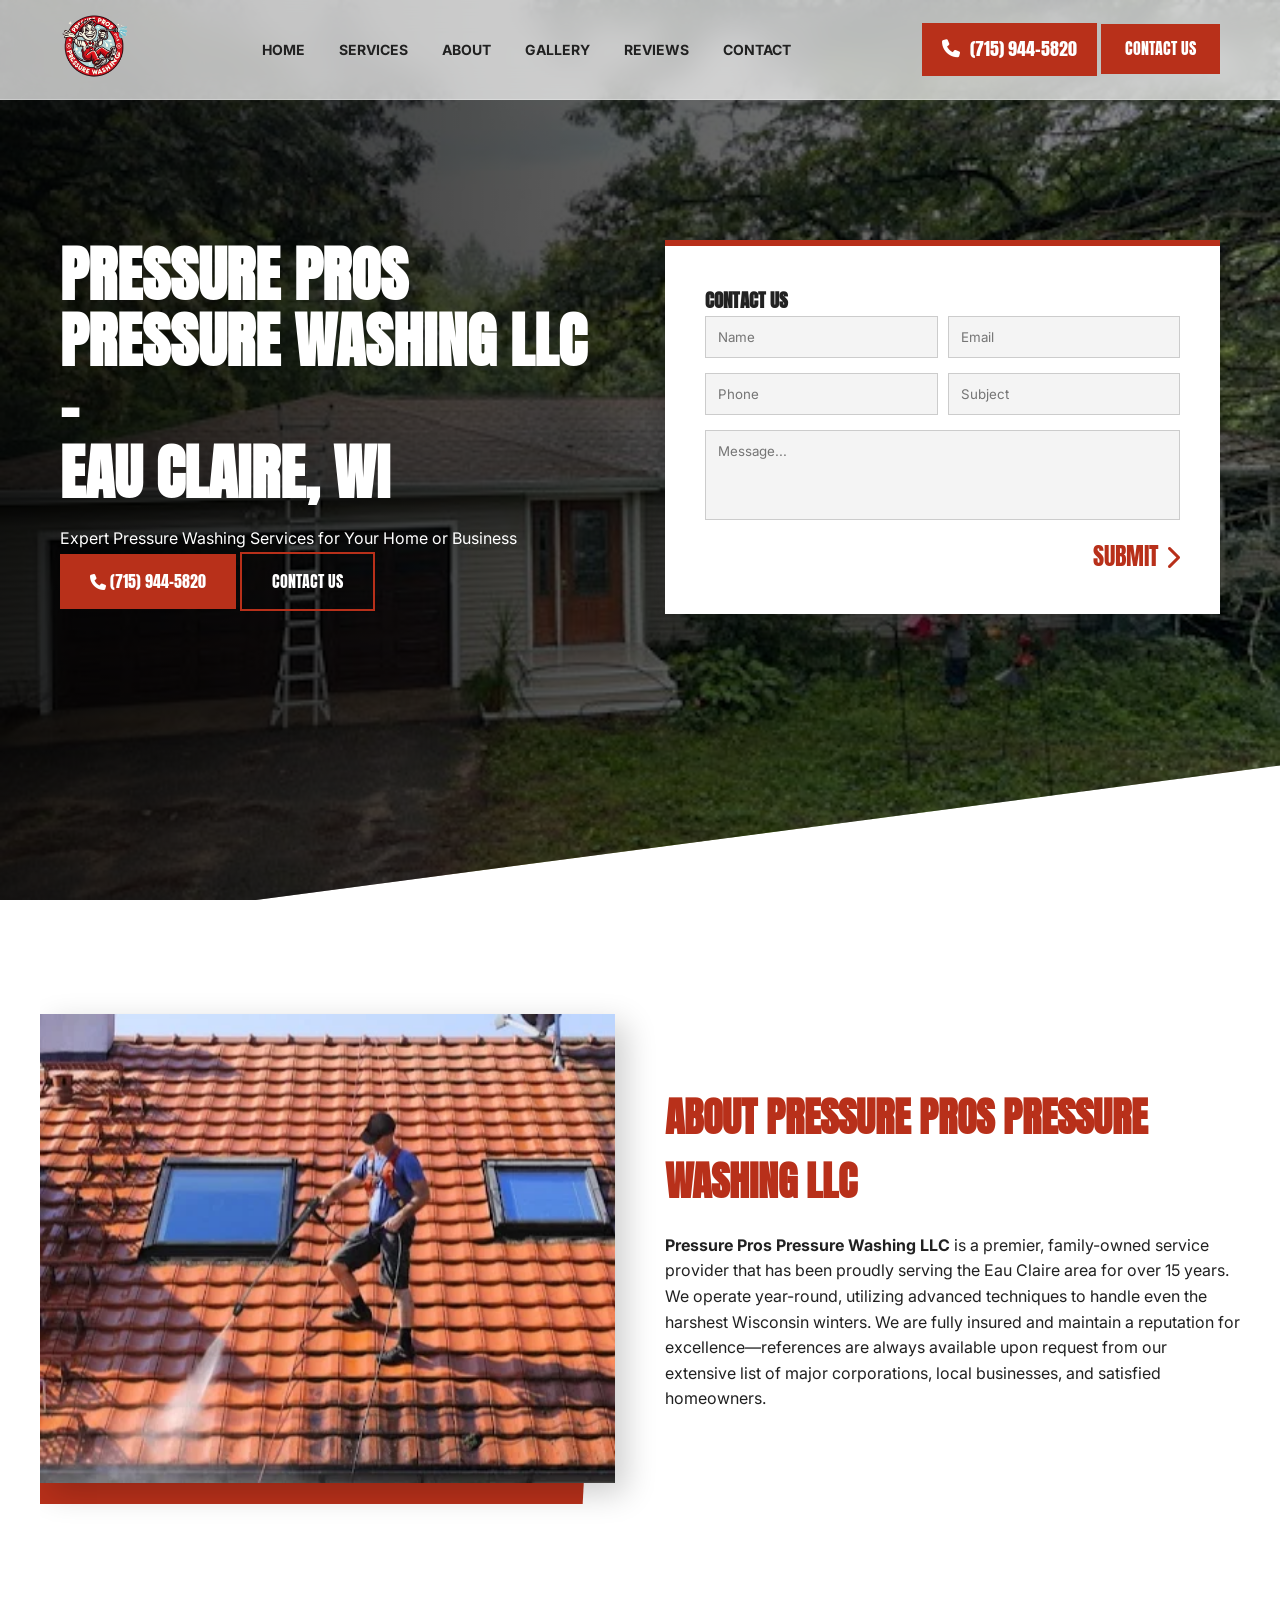
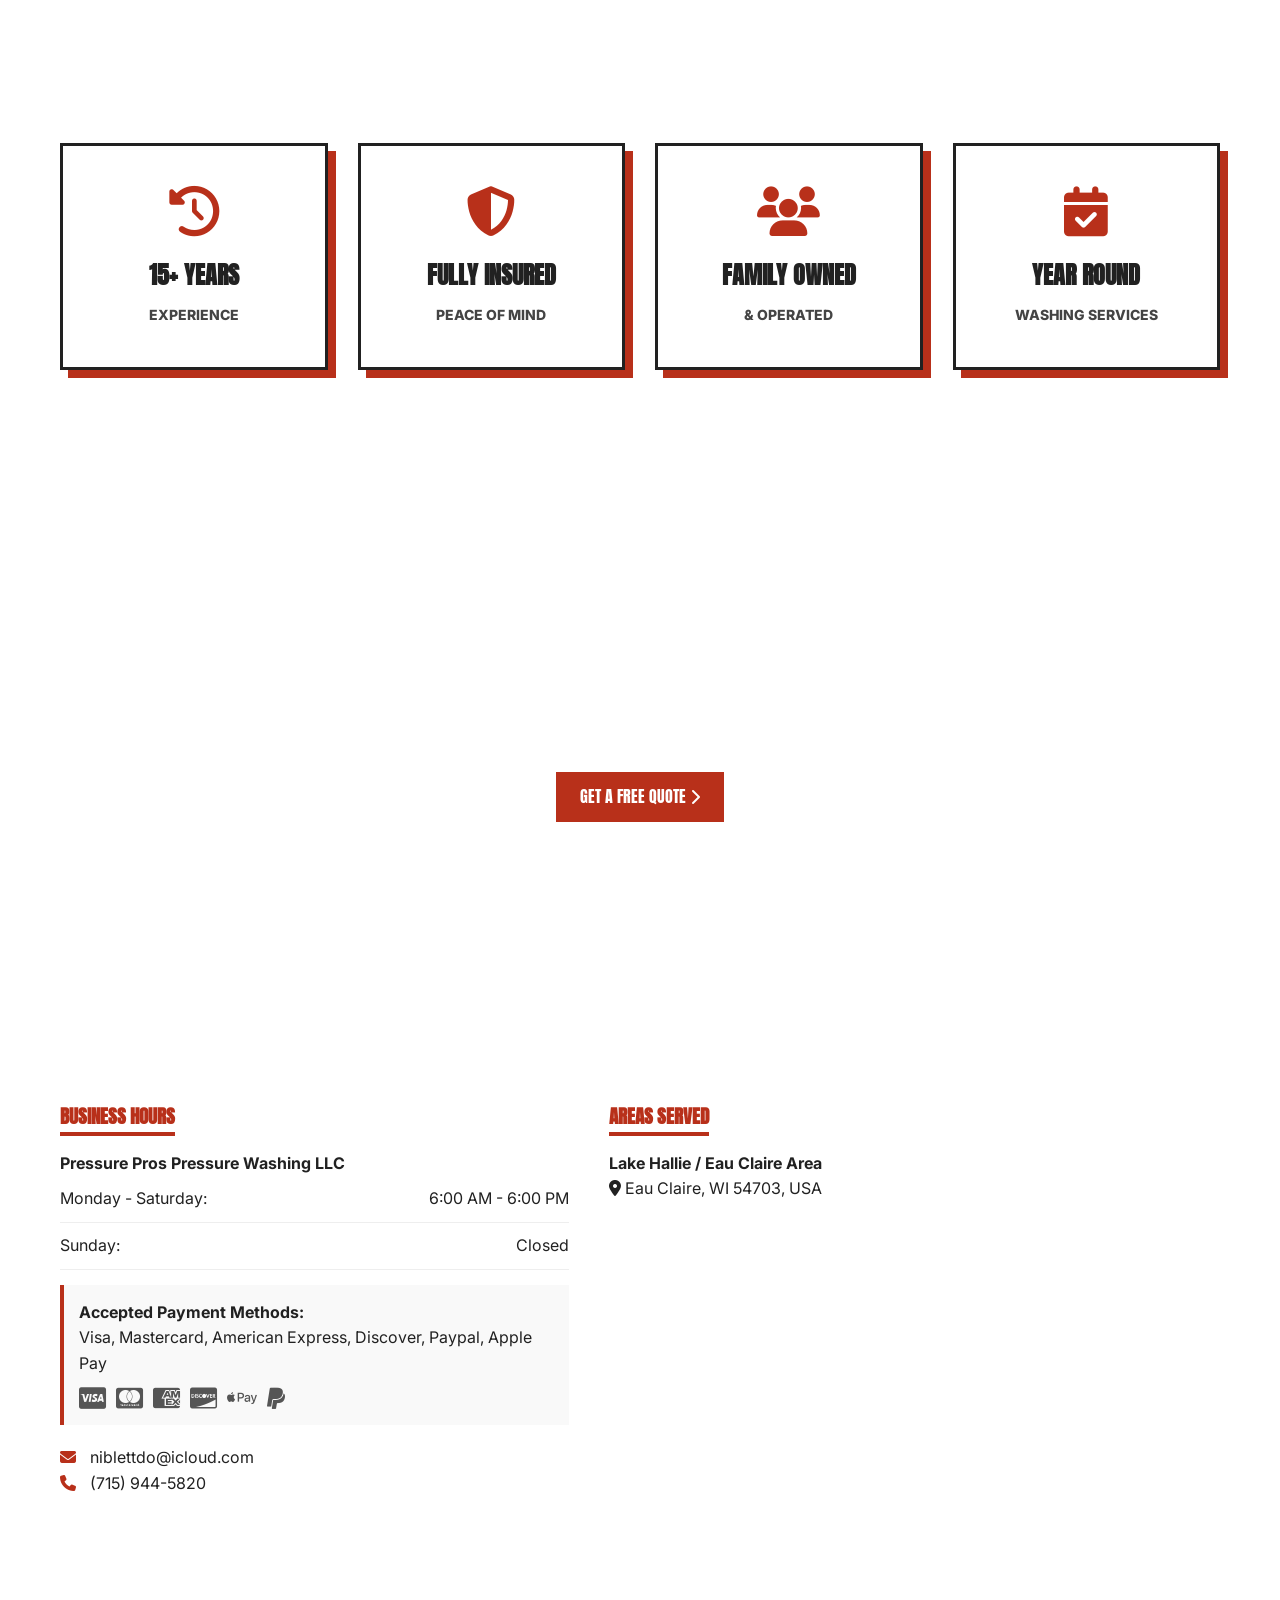
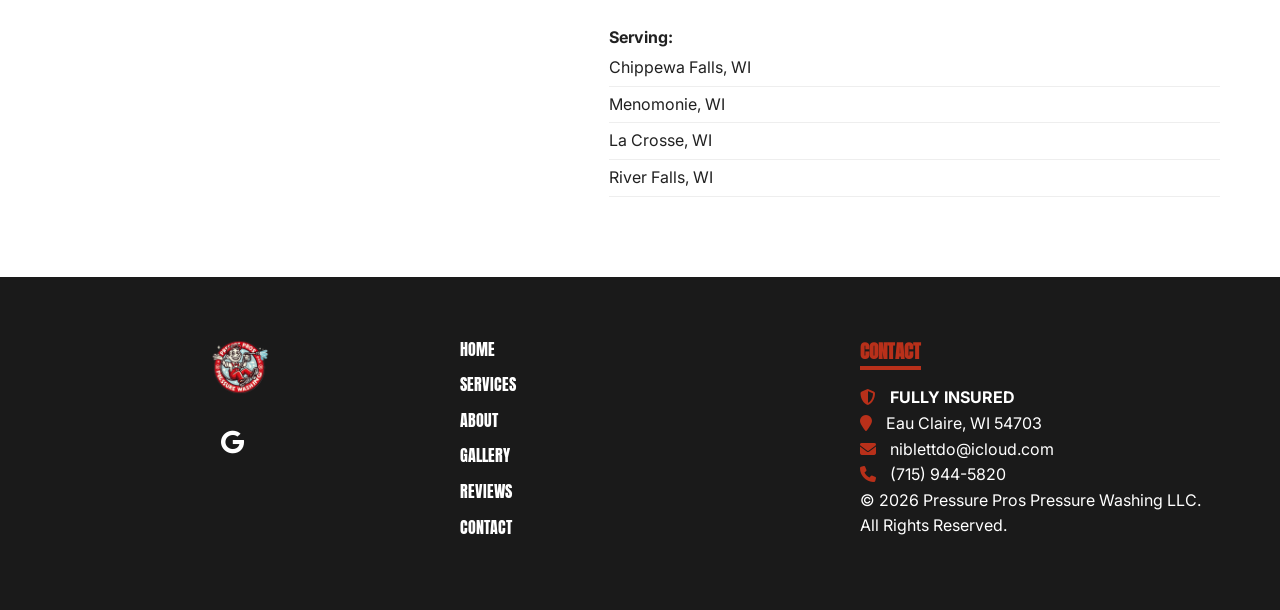
==== commit ffb11dc4: "Update index.html" ====
--- a/index.html
+++ b/index.html
@@ -74,7 +74,16 @@
                 </div>
             </div>
         </section>
-            <section class="trust-section">
+        <section class="about container" id="about">
+            <div class="about-image">
+                <img src="assets/images/about-roof.jpg" alt="Roof Pressure Washing">
+            </div>
+            <div class="about-content">
+                <h2>About Pressure Pros Pressure Washing LLC</h2>
+                <p><strong>Pressure Pros Pressure Washing LLC</strong> is a premier, family-owned service provider that has been proudly serving the Eau Claire area for over 15 years. We operate year-round, utilizing advanced techniques to handle even the harshest Wisconsin winters. We are fully insured and maintain a reputation for excellence—references are always available upon request from our extensive list of major corporations, local businesses, and satisfied homeowners.</p>
+            </div>
+        </section>
+                        <section class="trust-section">
                     <div class="container trust-cards-container">
                         <div class="trust-card">
                             <i class="fas fa-history"></i>
@@ -98,15 +107,6 @@
                         </div>
                     </div>
                 </section>
-        <section class="about container" id="about">
-            <div class="about-image">
-                <img src="assets/images/about-roof.jpg" alt="Roof Pressure Washing">
-            </div>
-            <div class="about-content">
-                <h2>About Pressure Pros Pressure Washing LLC</h2>
-                <p><strong>Pressure Pros Pressure Washing LLC</strong> is a premier, family-owned service provider that has been proudly serving the Eau Claire area for over 15 years. We operate year-round, utilizing advanced techniques to handle even the harshest Wisconsin winters. We are fully insured and maintain a reputation for excellence—references are always available upon request from our extensive list of major corporations, local businesses, and satisfied homeowners.</p>
-            </div>
-        </section>
         <section class="barn-cta">
             <div class="container text-center">
                 <h2>Ready to make your property shine?</h2>
--- a/styles.css
+++ b/styles.css
@@ -189,6 +189,64 @@
     color: #666;
 }
 
+/* --- Trust Cards Section --- */
+.trust-section {
+    position: relative;
+    display: block !important; /* Force it to exist */
+    width: 100%;
+    padding: 100px 0;
+    background-color: #ffffff;
+    z-index: 50; /* Crank this up to stay above all slants */
+}
+
+.trust-cards-container {
+    display: flex !important;
+    justify-content: center;
+    align-items: center;
+    gap: 30px;
+    max-width: 1200px;
+    margin: 0 auto;
+    flex-wrap: wrap;
+}
+
+.trust-card {
+    background: #ffffff;
+    padding: 40px 20px;
+    flex: 1;
+    min-width: 260px;
+    max-width: 300px;
+    text-align: center;
+    border: 3px solid #212121; /* Solid dark border */
+    box-shadow: 8px 8px 0px #b8301a; /* Hard brand-red shadow */
+    transition: all 0.2s ease-in-out;
+}
+
+.trust-card:hover {
+    transform: translate(-5px, -5px);
+    box-shadow: 13px 13px 0px #b8301a;
+}
+
+.trust-card i {
+    font-size: 50px;
+    color: #b8301a;
+    margin-bottom: 20px;
+    display: block;
+}
+
+.trust-card h4 {
+    font-family: 'Anton', sans-serif;
+    font-size: 24px;
+    margin-bottom: 10px;
+    color: #212121;
+}
+
+.trust-card p {
+    font-size: 14px;
+    font-weight: 800;
+    color: #444;
+    text-transform: uppercase;
+}
+
 /* Why Choose Us Responsive Fix */
 @media (max-width: 960px) {
     .why-choose {
@@ -403,28 +461,3 @@
         margin-top: 20px !important;
     }
 
-    .trust-bar {
-    background: var(--brand-red);
-    color: white;
-    padding: 20px 0;
-    z-index: 15;
-    position: relative;
-}
-.trust-grid {
-    display: flex;
-    justify-content: space-around;
-    flex-wrap: wrap;
-    gap: 20px;
-    font-family: 'Anton', sans-serif;
-    letter-spacing: 1px;
-}
-.trust-item {
-    display: flex;
-    align-items: center;
-    gap: 10px;
-    font-size: 14px;
-}
-@media (max-width: 768px) {
-    .trust-grid { justify-content: center; }
-}
-}
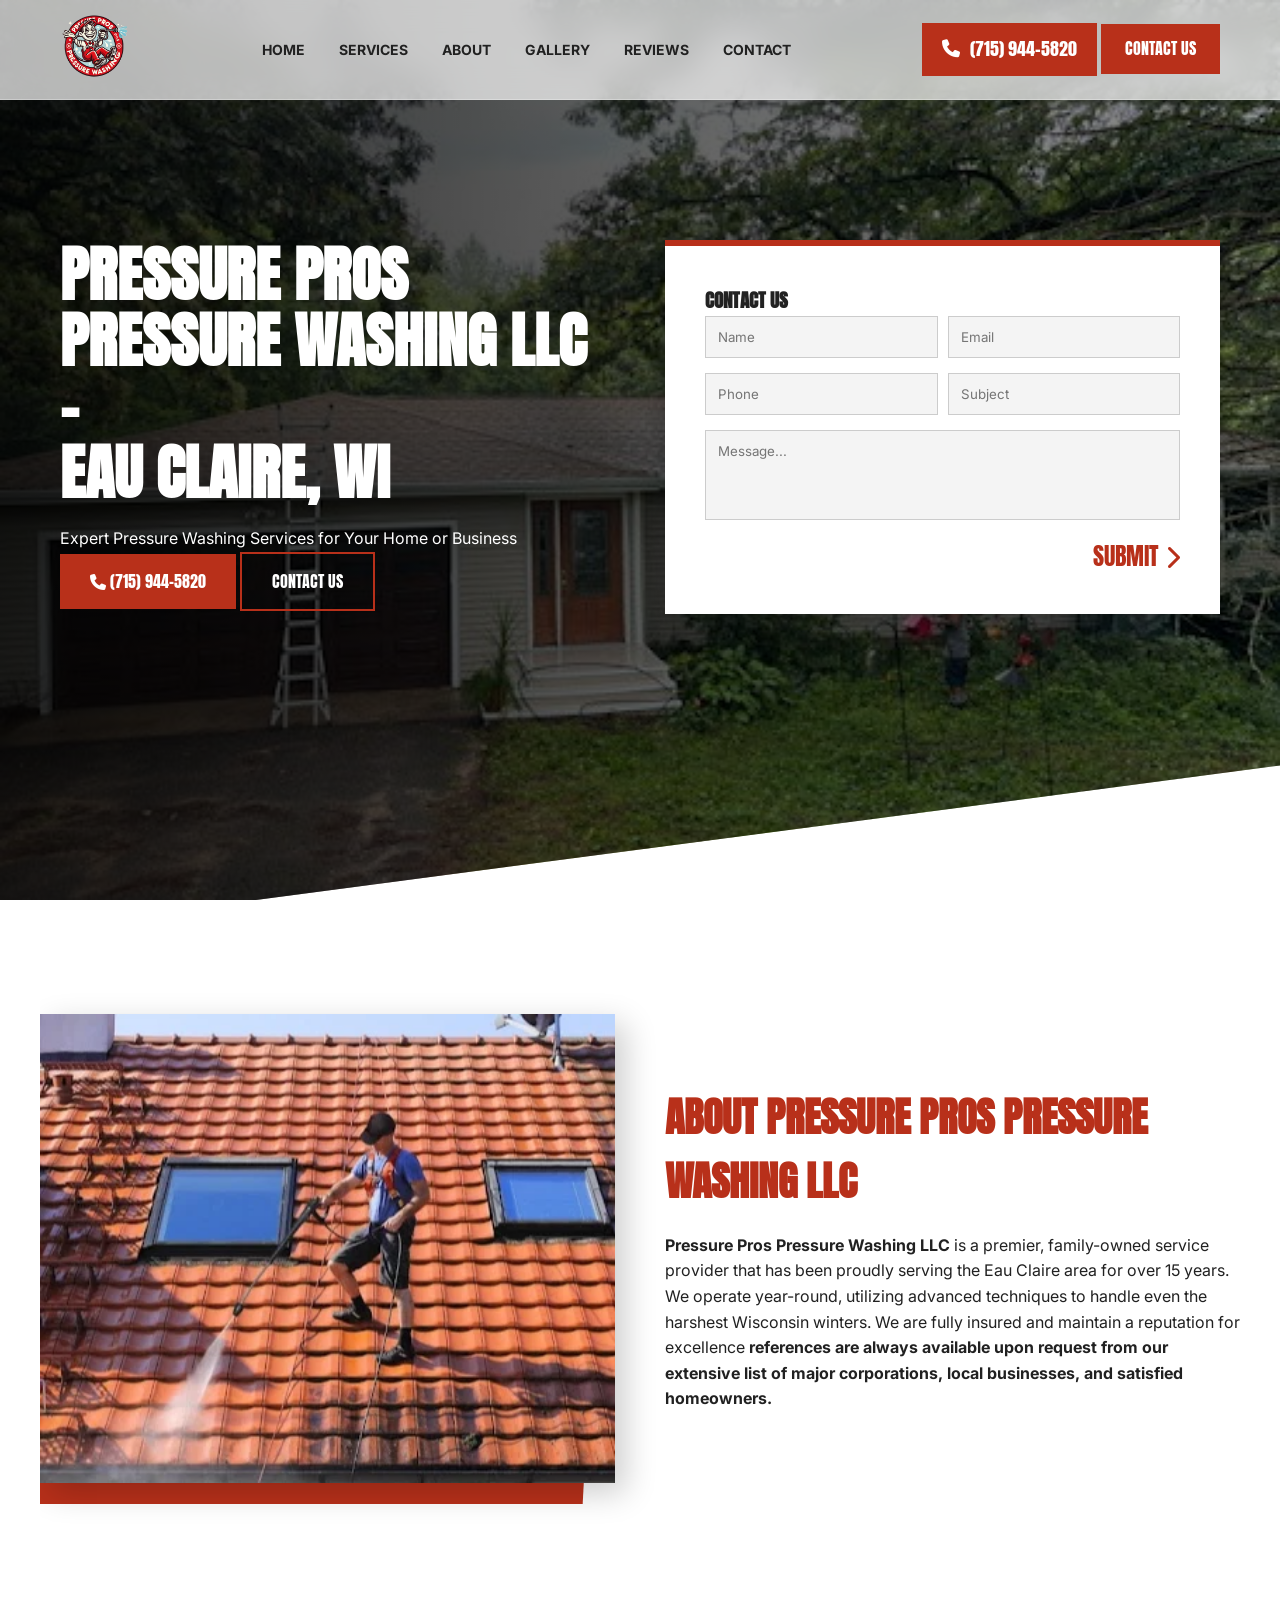
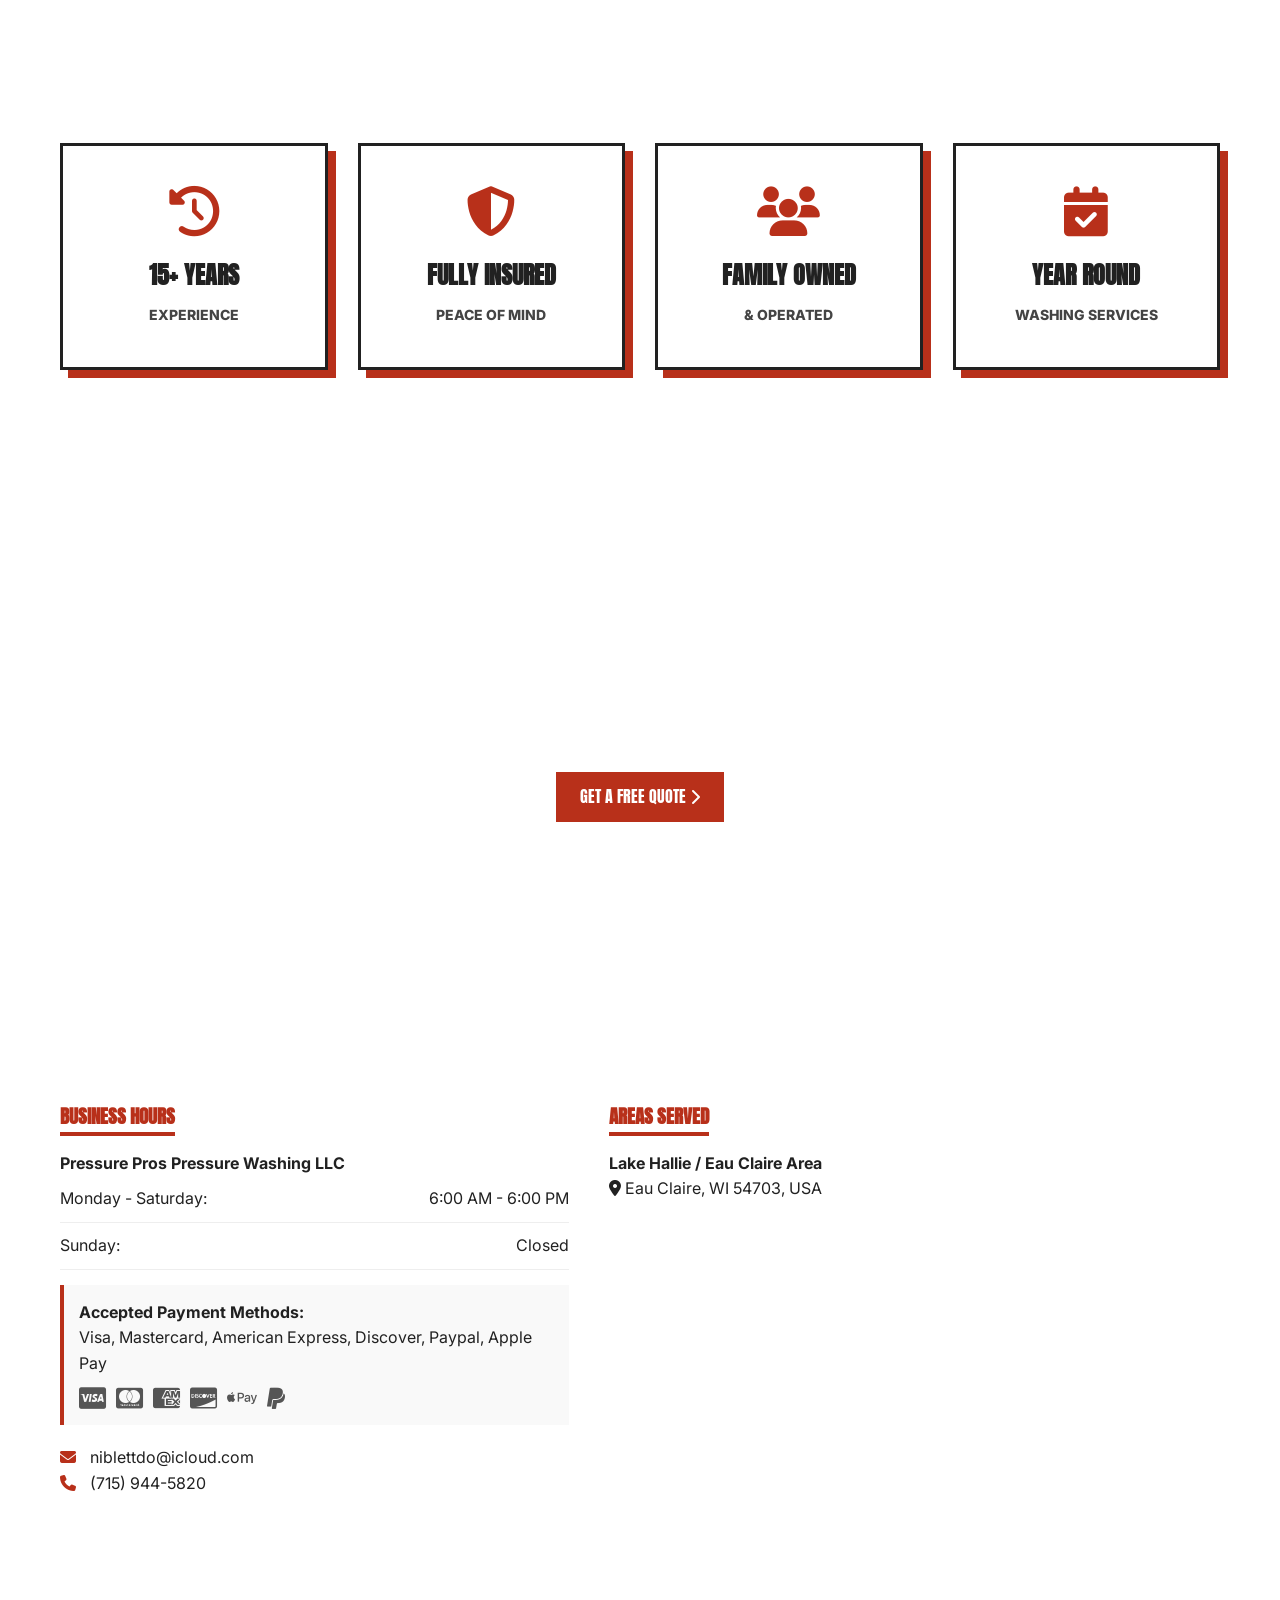
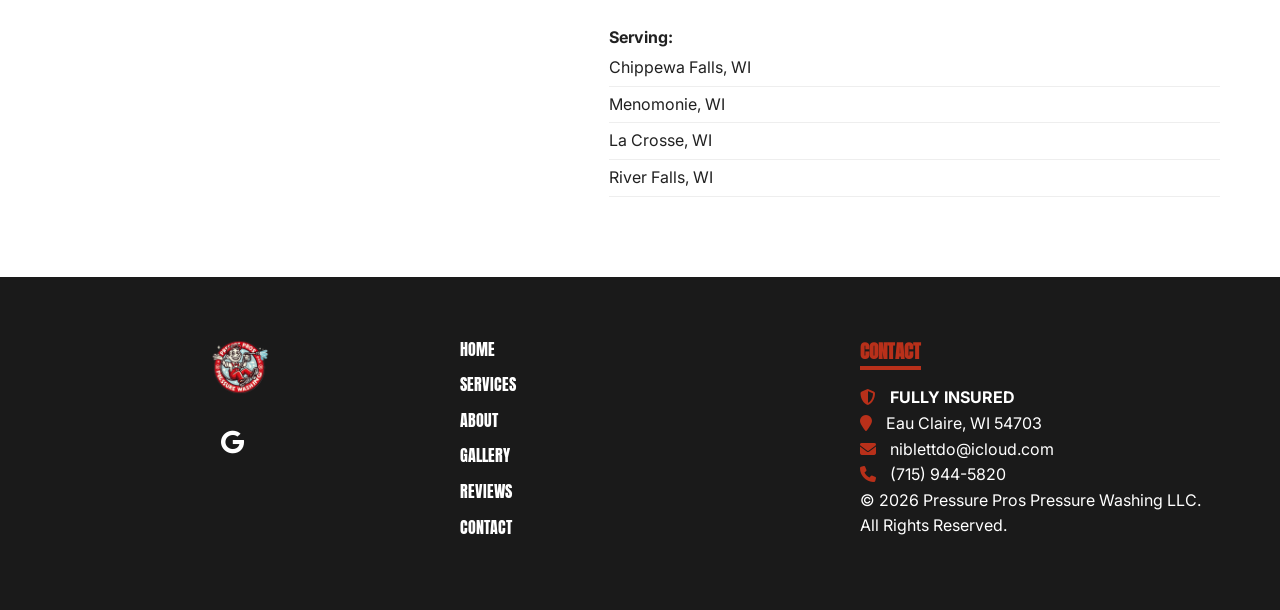
==== commit 1c30ec09: "Update index.html" ====
--- a/index.html
+++ b/index.html
@@ -80,7 +80,7 @@
             </div>
             <div class="about-content">
                 <h2>About Pressure Pros Pressure Washing LLC</h2>
-                <p><strong>Pressure Pros Pressure Washing LLC</strong> is a premier, family-owned service provider that has been proudly serving the Eau Claire area for over 15 years. We operate year-round, utilizing advanced techniques to handle even the harshest Wisconsin winters. We are fully insured and maintain a reputation for excellence—references are always available upon request from our extensive list of major corporations, local businesses, and satisfied homeowners.</p>
+                <p><strong>Pressure Pros Pressure Washing LLC</strong> is a premier, family-owned service provider that has been proudly serving the Eau Claire area for over 15 years. We operate year-round, utilizing advanced techniques to handle even the harshest Wisconsin winters. We are fully insured and maintain a reputation for excellence <strong>references are always available upon request from our extensive list of major corporations, local businesses, and satisfied homeowners.</strong></p>
             </div>
         </section>
                         <section class="trust-section">
